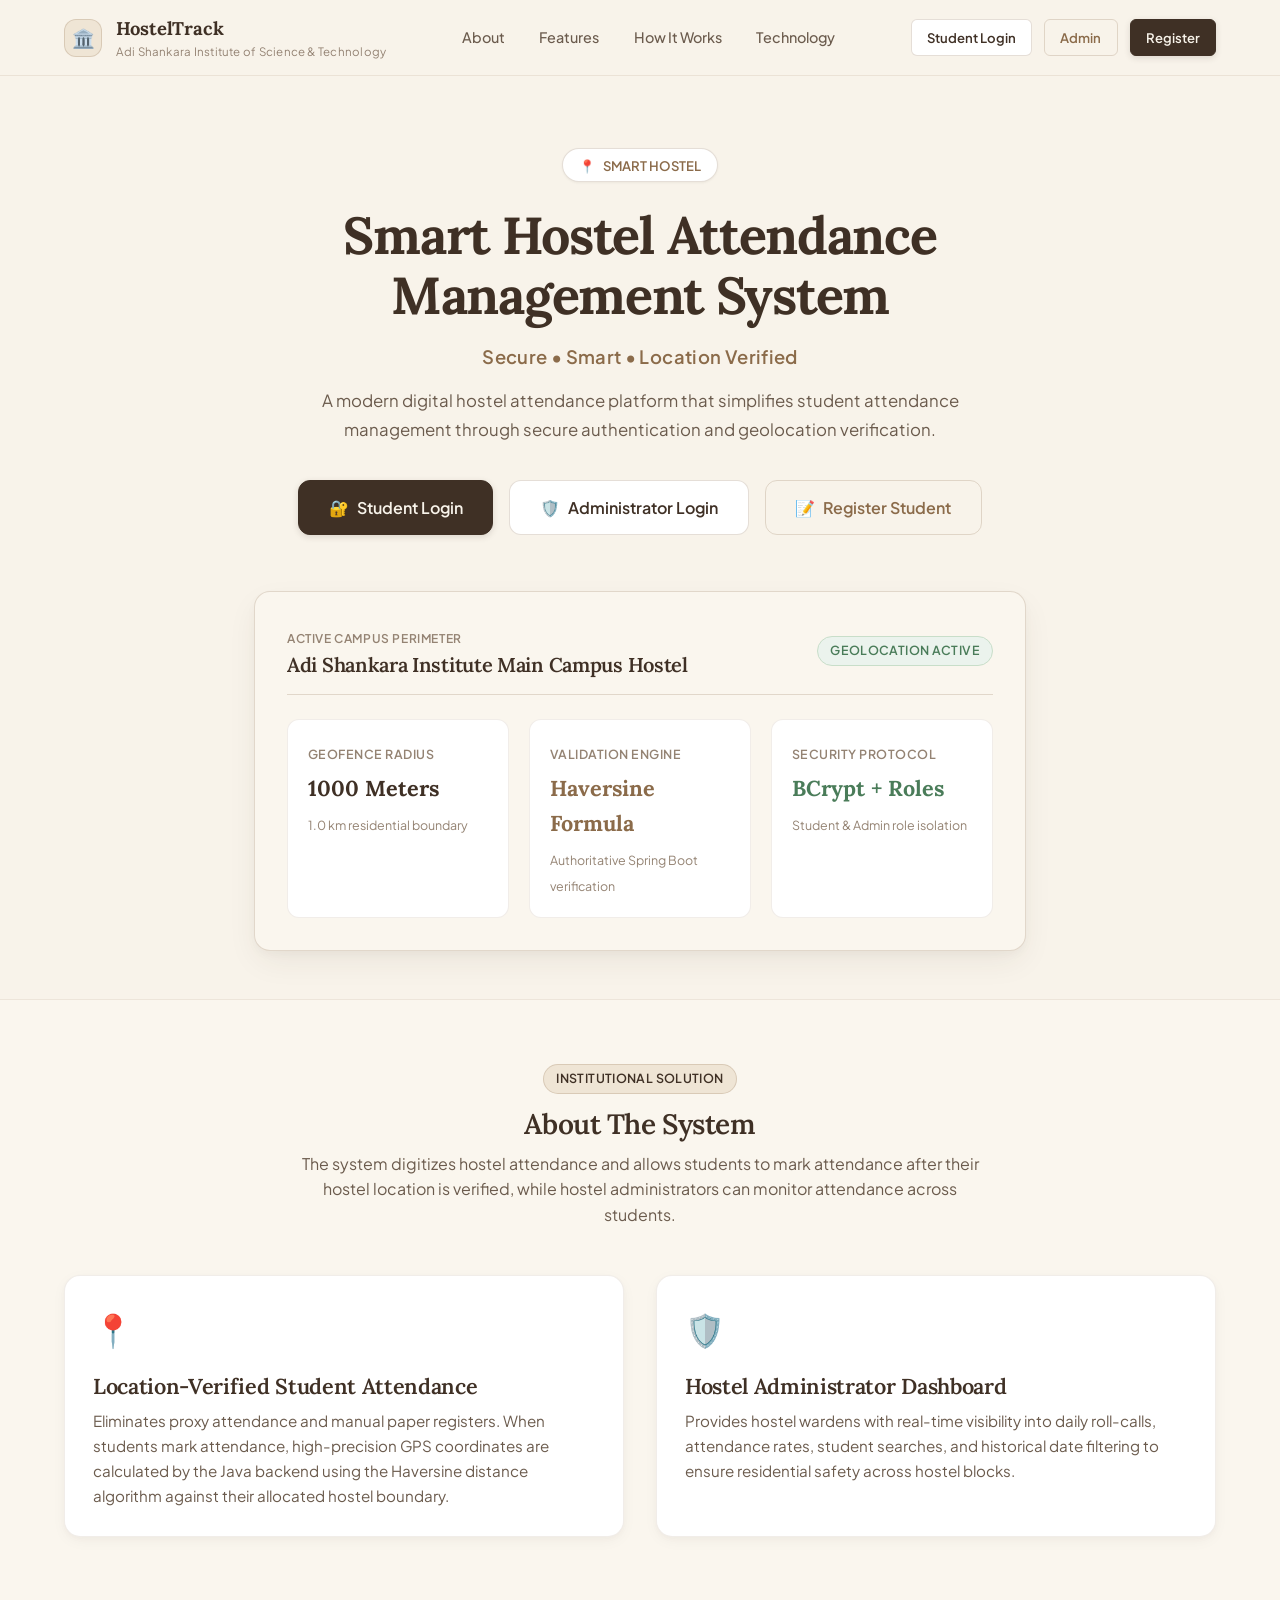
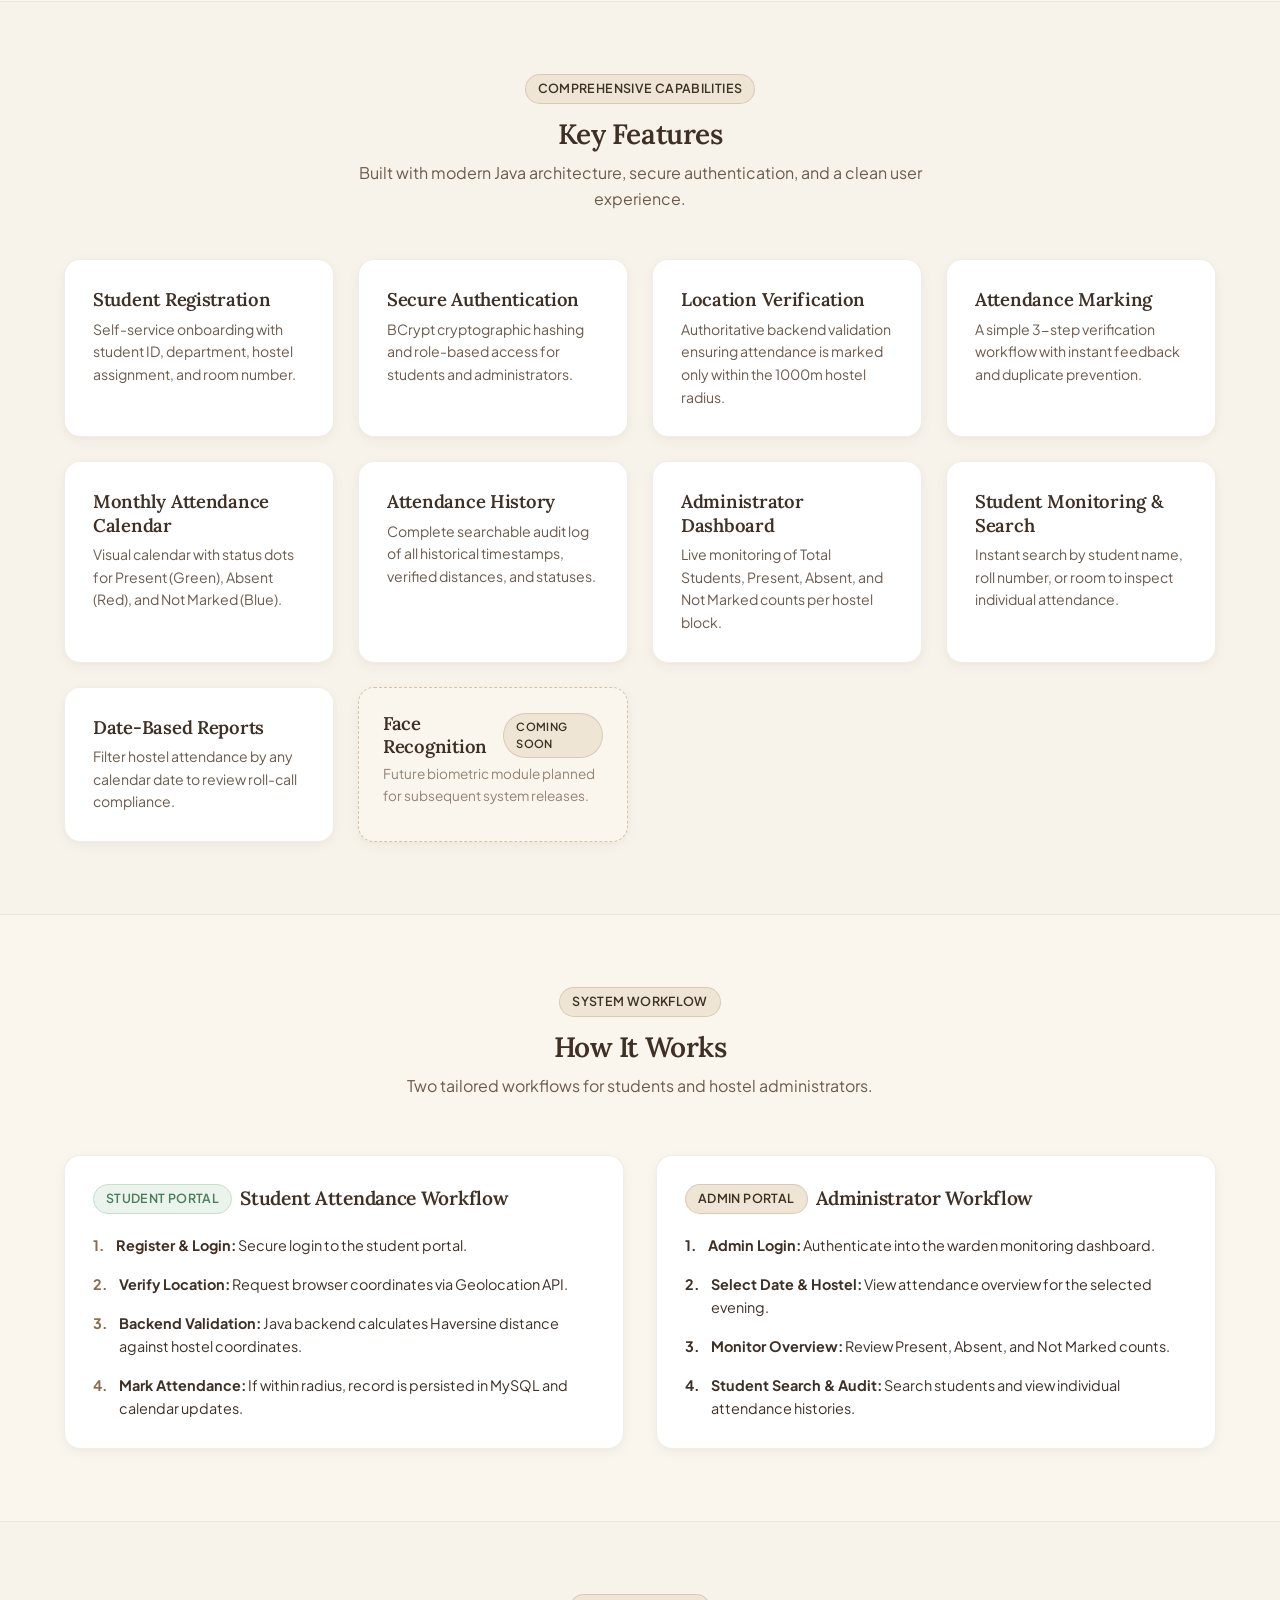
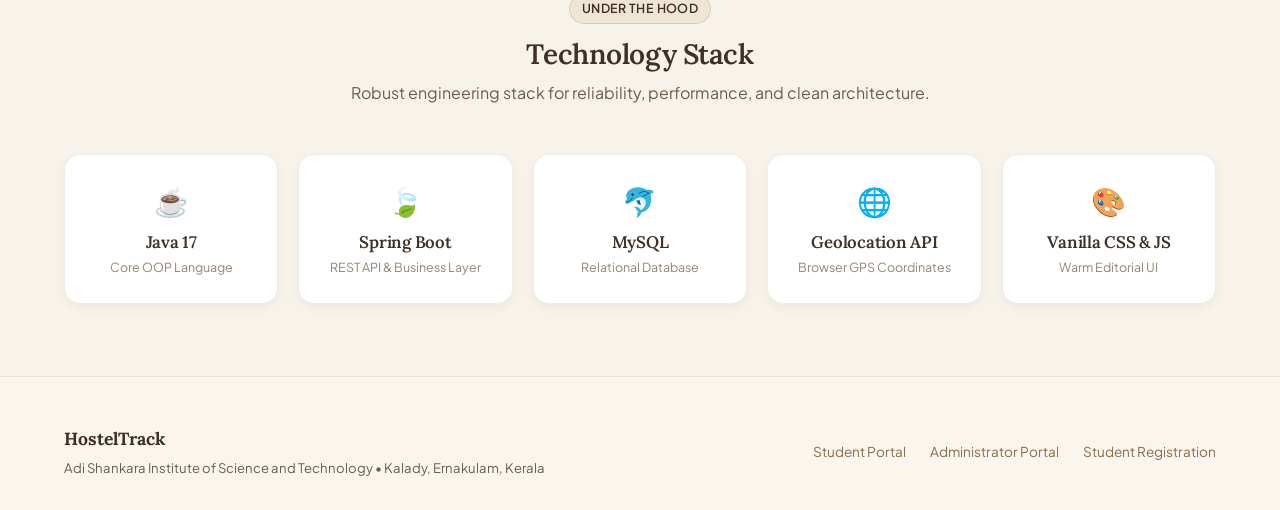
==== frontend/index.html @ 11e36355 "Initial commit: Smart Hostel Attendance System" ====
<!DOCTYPE html>
<html lang="en">
<head>
  <meta charset="UTF-8">
  <meta name="viewport" content="width=device-width, initial-scale=1.0">
  <title>HostelTrack | Smart Hostel Attendance Management System</title>
  <meta name="description" content="A modern digital hostel attendance platform that simplifies student attendance management through secure authentication and geolocation verification.">
  <link rel="stylesheet" href="css/style.css">
</head>
<body>

  <!-- Navigation Bar -->
  <nav class="navbar" id="main-nav">
    <div class="container nav-container">
      <a href="index.html" class="nav-brand">
        <div class="brand-icon">🏛️</div>
        <div class="brand-info">
          <span class="brand-title">HostelTrack</span>
          <span class="brand-subtitle">Adi Shankara Institute of Science & Technology</span>
        </div>
      </a>
      
      <ul class="nav-menu" id="nav-menu-list">
        <li><a href="#about" class="nav-link">About</a></li>
        <li><a href="#features" class="nav-link">Features</a></li>
        <li><a href="#workflow" class="nav-link">How It Works</a></li>
        <li><a href="#technology" class="nav-link">Technology</a></li>
      </ul>

      <div class="nav-actions" id="nav-auth-section">
        <a href="login.html" class="btn btn-sm btn-secondary">Student Login</a>
        <a href="admin-login.html" class="btn btn-sm btn-outline">Admin Login</a>
        <a href="register.html" class="btn btn-sm btn-primary">Register</a>
      </div>

      <button class="mobile-toggle" onclick="toggleMobileNav()" aria-label="Toggle Navigation">☰</button>
    </div>
  </nav>

  <!-- Hero Section -->
  <header class="hero-section">
    <div class="container container-narrow">
      <div class="hero-pill">
        <span>📍</span> SMART HOSTEL
      </div>
      <h1 class="hero-title">
        Smart Hostel Attendance<br>Management System
      </h1>
      <p class="hero-subtitle">
        Secure • Smart • Location Verified
      </p>
      <p class="hero-description">
        A modern digital hostel attendance platform that simplifies student attendance management through secure authentication and geolocation verification.
      </p>

      <div class="hero-buttons">
        <a href="login.html" class="btn btn-primary btn-lg">
          <span>🔐</span> Student Login
        </a>
        <a href="admin-login.html" class="btn btn-secondary btn-lg">
          <span>🛡️</span> Administrator Login
        </a>
        <a href="register.html" class="btn btn-outline btn-lg">
          <span>📝</span> Register Student
        </a>
      </div>

      <!-- Hero Visual Preview Card (Warm Superbook-Style Architecture Preview) -->
      <div style="margin-top: 3.5rem;">
        <div class="card card-warm" style="text-align: left; padding: 2rem; box-shadow: var(--shadow-elevated);">
          <div style="display: flex; justify-content: space-between; align-items: center; border-bottom: 1px solid var(--border-medium); padding-bottom: 1rem; margin-bottom: 1.5rem; flex-wrap: wrap; gap: 0.75rem;">
            <div>
              <span style="font-size: 0.75rem; text-transform: uppercase; letter-spacing: 0.05em; color: var(--text-muted); font-weight: 600;">Active Campus Perimeter</span>
              <h3 style="font-size: 1.25rem; color: var(--color-deep-brown); margin-top: 0.15rem;">Adi Shankara Institute Main Campus Hostel</h3>
            </div>
            <span class="badge badge-present">GEOLOCATION ACTIVE</span>
          </div>

          <div style="display: grid; grid-template-columns: repeat(auto-fit, minmax(210px, 1fr)); gap: 1.25rem;">
            <div style="background: var(--bg-surface); padding: 1.25rem; border-radius: var(--radius-md); border: 1px solid var(--border-light);">
              <span class="stat-label">Geofence Radius</span>
              <div style="font-family: var(--font-serif); font-size: 1.35rem; font-weight: 700; color: var(--color-deep-brown); margin: 0.35rem 0;">1000 Meters</div>
              <span style="font-size: 0.78rem; color: var(--text-muted);">1.0 km residential boundary</span>
            </div>

            <div style="background: var(--bg-surface); padding: 1.25rem; border-radius: var(--radius-md); border: 1px solid var(--border-light);">
              <span class="stat-label">Validation Engine</span>
              <div style="font-family: var(--font-serif); font-size: 1.35rem; font-weight: 700; color: var(--color-warm-brown); margin: 0.35rem 0;">Haversine Formula</div>
              <span style="font-size: 0.78rem; color: var(--text-muted);">Authoritative Spring Boot verification</span>
            </div>

            <div style="background: var(--bg-surface); padding: 1.25rem; border-radius: var(--radius-md); border: 1px solid var(--border-light);">
              <span class="stat-label">Security Protocol</span>
              <div style="font-family: var(--font-serif); font-size: 1.35rem; font-weight: 700; color: var(--status-present); margin: 0.35rem 0;">BCrypt + Roles</div>
              <span style="font-size: 0.78rem; color: var(--text-muted);">Student & Admin role isolation</span>
            </div>
          </div>
        </div>
      </div>
    </div>
  </header>

  <!-- About Section -->
  <section class="section" id="about" style="padding: 4rem 0; background: var(--bg-surface-warm); border-top: 1px solid var(--border-light); border-bottom: 1px solid var(--border-light);">
    <div class="container">
      <div style="text-align: center; max-width: 680px; margin: 0 auto 3rem;">
        <span class="badge badge-neutral" style="margin-bottom: 0.75rem;">Institutional Solution</span>
        <h2>About The System</h2>
        <p style="margin-top: 0.5rem;">
          The system digitizes hostel attendance and allows students to mark attendance after their hostel location is verified, while hostel administrators can monitor attendance across students.
        </p>
      </div>

      <div style="display: grid; grid-template-columns: repeat(auto-fit, minmax(320px, 1fr)); gap: 2rem;">
        <div class="card">
          <div style="font-size: 2rem; margin-bottom: 1rem;">📍</div>
          <h3>Location-Verified Student Attendance</h3>
          <p style="margin-top: 0.5rem; font-size: 0.95rem; line-height: 1.65;">
            Eliminates proxy attendance and manual paper registers. When students mark attendance, high-precision GPS coordinates are calculated by the Java backend using the Haversine distance algorithm against their allocated hostel boundary.
          </p>
        </div>

        <div class="card">
          <div style="font-size: 2rem; margin-bottom: 1rem;">🛡️</div>
          <h3>Hostel Administrator Dashboard</h3>
          <p style="margin-top: 0.5rem; font-size: 0.95rem; line-height: 1.65;">
            Provides hostel wardens with real-time visibility into daily roll-calls, attendance rates, student searches, and historical date filtering to ensure residential safety across hostel blocks.
          </p>
        </div>
      </div>
    </div>
  </section>

  <!-- Key Features Section -->
  <section class="section" id="features" style="padding: 4.5rem 0;">
    <div class="container">
      <div style="text-align: center; max-width: 640px; margin: 0 auto 3rem;">
        <span class="badge badge-neutral" style="margin-bottom: 0.75rem;">Comprehensive Capabilities</span>
        <h2>Key Features</h2>
        <p style="margin-top: 0.5rem;">Built with modern Java architecture, secure authentication, and a clean user experience.</p>
      </div>

      <div style="display: grid; grid-template-columns: repeat(auto-fit, minmax(260px, 1fr)); gap: 1.5rem;">
        <div class="card">
          <h4>Student Registration</h4>
          <p style="font-size: 0.88rem; margin-top: 0.35rem;">Self-service onboarding with student ID, department, hostel assignment, and room number.</p>
        </div>

        <div class="card">
          <h4>Secure Authentication</h4>
          <p style="font-size: 0.88rem; margin-top: 0.35rem;">BCrypt cryptographic hashing and role-based access for students and administrators.</p>
        </div>

        <div class="card">
          <h4>Location Verification</h4>
          <p style="font-size: 0.88rem; margin-top: 0.35rem;">Authoritative backend validation ensuring attendance is marked only within the 1000m hostel radius.</p>
        </div>

        <div class="card">
          <h4>Attendance Marking</h4>
          <p style="font-size: 0.88rem; margin-top: 0.35rem;">A simple 3-step verification workflow with instant feedback and duplicate prevention.</p>
        </div>

        <div class="card">
          <h4>Monthly Attendance Calendar</h4>
          <p style="font-size: 0.88rem; margin-top: 0.35rem;">Visual calendar with status dots for Present (Green), Absent (Red), and Not Marked (Blue).</p>
        </div>

        <div class="card">
          <h4>Attendance History</h4>
          <p style="font-size: 0.88rem; margin-top: 0.35rem;">Complete searchable audit log of all historical timestamps, verified distances, and statuses.</p>
        </div>

        <div class="card">
          <h4>Administrator Dashboard</h4>
          <p style="font-size: 0.88rem; margin-top: 0.35rem;">Live monitoring of Total Students, Present, Absent, and Not Marked counts per hostel block.</p>
        </div>

        <div class="card">
          <h4>Student Monitoring & Search</h4>
          <p style="font-size: 0.88rem; margin-top: 0.35rem;">Instant search by student name, roll number, or room to inspect individual attendance.</p>
        </div>

        <div class="card">
          <h4>Date-Based Reports</h4>
          <p style="font-size: 0.88rem; margin-top: 0.35rem;">Filter hostel attendance by any calendar date to review roll-call compliance.</p>
        </div>

        <div class="card future-card">
          <div style="display: flex; justify-content: space-between; align-items: center; margin-bottom: 0.25rem;">
            <h4>Face Recognition</h4>
            <span class="badge badge-neutral" style="font-size: 0.7rem;">Coming Soon</span>
          </div>
          <p style="font-size: 0.85rem; color: var(--text-muted);">Future biometric module planned for subsequent system releases.</p>
        </div>
      </div>
    </div>
  </section>

  <!-- How It Works Section -->
  <section class="section" id="workflow" style="padding: 4.5rem 0; background: var(--bg-surface-warm); border-top: 1px solid var(--border-light); border-bottom: 1px solid var(--border-light);">
    <div class="container">
      <div style="text-align: center; max-width: 640px; margin: 0 auto 3.5rem;">
        <span class="badge badge-neutral" style="margin-bottom: 0.75rem;">System Workflow</span>
        <h2>How It Works</h2>
        <p style="margin-top: 0.5rem;">Two tailored workflows for students and hostel administrators.</p>
      </div>

      <div style="display: grid; grid-template-columns: repeat(auto-fit, minmax(320px, 1fr)); gap: 2rem;">
        <!-- Student Workflow -->
        <div class="card">
          <div style="display: flex; align-items: center; gap: 0.5rem; margin-bottom: 1.25rem;">
            <span class="badge badge-present">Student Portal</span>
            <h3 style="font-size: 1.2rem;">Student Attendance Workflow</h3>
          </div>
          
          <div style="display: flex; flex-direction: column; gap: 1rem; font-size: 0.9rem;">
            <div style="display: flex; gap: 0.75rem;">
              <span style="font-weight: 700; color: var(--color-warm-brown);">1.</span>
              <div><strong>Register & Login:</strong> Secure login to the student portal.</div>
            </div>
            <div style="display: flex; gap: 0.75rem;">
              <span style="font-weight: 700; color: var(--color-warm-brown);">2.</span>
              <div><strong>Verify Location:</strong> Request browser coordinates via Geolocation API.</div>
            </div>
            <div style="display: flex; gap: 0.75rem;">
              <span style="font-weight: 700; color: var(--color-warm-brown);">3.</span>
              <div><strong>Backend Validation:</strong> Java backend calculates Haversine distance against hostel coordinates.</div>
            </div>
            <div style="display: flex; gap: 0.75rem;">
              <span style="font-weight: 700; color: var(--color-warm-brown);">4.</span>
              <div><strong>Mark Attendance:</strong> If within radius, record is persisted in MySQL and calendar updates.</div>
            </div>
          </div>
        </div>

        <!-- Admin Workflow -->
        <div class="card">
          <div style="display: flex; align-items: center; gap: 0.5rem; margin-bottom: 1.25rem;">
            <span class="badge badge-neutral">Admin Portal</span>
            <h3 style="font-size: 1.2rem;">Administrator Workflow</h3>
          </div>

          <div style="display: flex; flex-direction: column; gap: 1rem; font-size: 0.9rem;">
            <div style="display: flex; gap: 0.75rem;">
              <span style="font-weight: 700; color: var(--color-deep-brown);">1.</span>
              <div><strong>Admin Login:</strong> Authenticate into the warden monitoring dashboard.</div>
            </div>
            <div style="display: flex; gap: 0.75rem;">
              <span style="font-weight: 700; color: var(--color-deep-brown);">2.</span>
              <div><strong>Select Date & Hostel:</strong> View attendance overview for the selected evening.</div>
            </div>
            <div style="display: flex; gap: 0.75rem;">
              <span style="font-weight: 700; color: var(--color-deep-brown);">3.</span>
              <div><strong>Monitor Overview:</strong> Review Present, Absent, and Not Marked counts.</div>
            </div>
            <div style="display: flex; gap: 0.75rem;">
              <span style="font-weight: 700; color: var(--color-deep-brown);">4.</span>
              <div><strong>Student Search & Audit:</strong> Search students and view individual attendance histories.</div>
            </div>
          </div>
        </div>
      </div>
    </div>
  </section>

  <!-- Technology Section -->
  <section class="section" id="technology" style="padding: 4.5rem 0;">
    <div class="container">
      <div style="text-align: center; max-width: 640px; margin: 0 auto 3rem;">
        <span class="badge badge-neutral" style="margin-bottom: 0.75rem;">Under The Hood</span>
        <h2>Technology Stack</h2>
        <p style="margin-top: 0.5rem;">Robust engineering stack for reliability, performance, and clean architecture.</p>
      </div>

      <div style="display: grid; grid-template-columns: repeat(auto-fit, minmax(180px, 1fr)); gap: 1.25rem; text-align: center;">
        <div class="card" style="padding: 1.5rem 1rem;">
          <div style="font-size: 1.75rem; margin-bottom: 0.5rem;">☕</div>
          <h4 style="font-size: 1.05rem;">Java 17</h4>
          <span style="font-size: 0.78rem; color: var(--text-muted);">Core OOP Language</span>
        </div>

        <div class="card" style="padding: 1.5rem 1rem;">
          <div style="font-size: 1.75rem; margin-bottom: 0.5rem;">🍃</div>
          <h4 style="font-size: 1.05rem;">Spring Boot</h4>
          <span style="font-size: 0.78rem; color: var(--text-muted);">REST API & Business Layer</span>
        </div>

        <div class="card" style="padding: 1.5rem 1rem;">
          <div style="font-size: 1.75rem; margin-bottom: 0.5rem;">🐬</div>
          <h4 style="font-size: 1.05rem;">MySQL</h4>
          <span style="font-size: 0.78rem; color: var(--text-muted);">Relational Database</span>
        </div>

        <div class="card" style="padding: 1.5rem 1rem;">
          <div style="font-size: 1.75rem; margin-bottom: 0.5rem;">🌐</div>
          <h4 style="font-size: 1.05rem;">Geolocation API</h4>
          <span style="font-size: 0.78rem; color: var(--text-muted);">Browser GPS Coordinates</span>
        </div>

        <div class="card" style="padding: 1.5rem 1rem;">
          <div style="font-size: 1.75rem; margin-bottom: 0.5rem;">🎨</div>
          <h4 style="font-size: 1.05rem;">Vanilla CSS & JS</h4>
          <span style="font-size: 0.78rem; color: var(--text-muted);">Warm Editorial UI</span>
        </div>
      </div>
    </div>
  </section>

  <!-- Footer -->
  <footer class="footer">
    <div class="container footer-content">
      <div>
        <div style="font-family: var(--font-serif); font-weight: 700; font-size: 1.1rem; color: var(--color-deep-brown);">
          HostelTrack
        </div>
        <p style="font-size: 0.82rem; margin-top: 0.25rem;">
          Adi Shankara Institute of Science and Technology • Kalady, Ernakulam, Kerala
        </p>
      </div>

      <div style="display: flex; gap: 1.5rem; font-size: 0.85rem;">
        <a href="login.html">Student Portal</a>
        <a href="admin-login.html">Administrator Portal</a>
        <a href="register.html">Student Registration</a>
      </div>
    </div>
  </footer>

  <script src="js/config.js"></script>
  <script src="js/auth.js"></script>
  <script>
    document.addEventListener('DOMContentLoaded', () => {
      Auth.initNav();
    });

    function toggleMobileNav() {
      const menu = document.getElementById('nav-menu-list');
      if (menu) menu.classList.toggle('show');
    }
  </script>
</body>
</html>
---- frontend/css/style.css ----
/* ==========================================================================
   SMART HOSTEL ATTENDANCE MANAGEMENT SYSTEM
   Warm, Elegant, Editorial Design System (Superbook-Inspired)
   ========================================================================== */

@import url('https://fonts.googleapis.com/css2?family=Lora:ital,wght@0,400;0,500;0,600;0,700;1,400&family=Plus+Jakarta+Sans:wght@400;500;600;700&family=JetBrains+Mono:wght@400;500&display=swap');

:root {
  /* Core Warm Neutral Palette */
  --color-ivory: #F8F3EA;
  --color-cream: #EFE5D5;
  --color-beige: #E5D7C4;
  --color-sand: #D7C2A8;
  --color-taupe: #B5A18C;
  --color-warm-brown: #8B6B4A;
  --color-deep-brown: #3F3025;
  --color-dark-espresso: #271E17;

  /* Accent & Editorial Muted Colors */
  --color-sage: #A8AD96;
  --color-sage-dark: #4A634E;
  --color-terracotta: #B98268;
  --color-terracotta-dark: #8F4C30;

  /* Surfaces & Backgrounds */
  --bg-app: #F8F3EA;
  --bg-surface: #FFFFFF;
  --bg-surface-warm: #FAF6EE;
  --bg-surface-subtle: #F3EBDD;
  --bg-elevated: #FFFFFF;

  /* Status Colors (Soft, Muted, Academic) */
  --status-present: #4A7C59;
  --status-present-bg: #EBF3ED;
  --status-present-border: #C8DEC9;

  --status-absent: #B9664E;
  --status-absent-bg: #F8ECE8;
  --status-absent-border: #E8C8BE;

  --status-not-marked: #5B7B8C;
  --status-not-marked-bg: #EDF3F7;
  --status-not-marked-border: #C8D9E2;

  --status-future: #8B7A6A;
  --status-future-bg: #F0EAE1;
  --status-future-border: #DCD0C0;

  /* Typography Colors */
  --text-primary: #3F3025;
  --text-secondary: #6B5B4D;
  --text-muted: #948373;
  --text-light: #B5A595;
  --text-inverse: #FAF6EE;

  /* Borders & Shadows */
  --border-light: rgba(139, 107, 74, 0.12);
  --border-medium: rgba(139, 107, 74, 0.22);
  --border-strong: rgba(63, 48, 37, 0.35);

  --shadow-subtle: 0 1px 3px rgba(63, 48, 37, 0.04), 0 1px 2px rgba(63, 48, 37, 0.02);
  --shadow-card: 0 4px 16px -2px rgba(63, 48, 37, 0.05), 0 2px 6px -1px rgba(63, 48, 37, 0.03);
  --shadow-elevated: 0 12px 32px -4px rgba(63, 48, 37, 0.08), 0 4px 12px -2px rgba(63, 48, 37, 0.04);
  --shadow-popover: 0 16px 40px -8px rgba(63, 48, 37, 0.12);

  /* Fonts */
  --font-serif: 'Lora', Georgia, serif;
  --font-sans: 'Plus Jakarta Sans', -apple-system, BlinkMacSystemFont, 'Segoe UI', Roboto, sans-serif;
  --font-mono: 'JetBrains Mono', monospace;

  /* Radii */
  --radius-sm: 6px;
  --radius-md: 12px;
  --radius-lg: 16px;
  --radius-xl: 24px;
  --radius-full: 9999px;

  /* Transitions */
  --transition-fast: 0.15s ease;
  --transition-normal: 0.25s cubic-bezier(0.16, 1, 0.3, 1);
}

/* Global Reset */
*, *::before, *::after {
  box-sizing: border-box;
  margin: 0;
  padding: 0;
}

html {
  font-size: 16px;
  scroll-behavior: smooth;
}

body {
  font-family: var(--font-sans);
  background-color: var(--bg-app);
  color: var(--text-primary);
  line-height: 1.6;
  min-height: 100vh;
  display: flex;
  flex-direction: column;
  -webkit-font-smoothing: antialiased;
}

/* Typography */
h1, h2, h3, h4, h5, h6 {
  font-family: var(--font-serif);
  color: var(--text-primary);
  font-weight: 600;
  line-height: 1.3;
  letter-spacing: -0.015em;
}

h1 { font-size: 2.25rem; }
h2 { font-size: 1.75rem; }
h3 { font-size: 1.35rem; }
h4 { font-size: 1.15rem; }

p {
  color: var(--text-secondary);
}

a {
  color: var(--color-warm-brown);
  text-decoration: none;
  transition: color var(--transition-fast);
}

a:hover {
  color: var(--color-deep-brown);
}

/* Layout Containers */
.container {
  width: 100%;
  max-width: 1200px;
  margin: 0 auto;
  padding: 0 1.5rem;
}

.container-narrow {
  max-width: 820px;
}

.container-wide {
  max-width: 1360px;
}

/* Navigation Bar */
.navbar {
  position: sticky;
  top: 0;
  z-index: 100;
  background: rgba(248, 243, 234, 0.94);
  backdrop-filter: blur(12px);
  border-bottom: 1px solid var(--border-light);
  padding: 0.85rem 0;
}

.nav-container {
  display: flex;
  align-items: center;
  justify-content: space-between;
  gap: 1.5rem;
}

.nav-brand {
  display: flex;
  align-items: center;
  gap: 0.85rem;
  text-decoration: none;
}

.brand-icon {
  width: 38px;
  height: 38px;
  border-radius: var(--radius-md);
  background: var(--color-cream);
  border: 1px solid var(--border-medium);
  display: flex;
  align-items: center;
  justify-content: center;
  font-size: 1.15rem;
  color: var(--color-warm-brown);
}

.brand-info {
  display: flex;
  flex-direction: column;
}

.brand-title {
  font-family: var(--font-serif);
  font-size: 1.15rem;
  font-weight: 700;
  color: var(--color-deep-brown);
  letter-spacing: -0.01em;
}

.brand-subtitle {
  font-size: 0.72rem;
  color: var(--text-muted);
  letter-spacing: 0.02em;
}

.nav-menu {
  display: flex;
  list-style: none;
  align-items: center;
  gap: 1.75rem;
}

.nav-link {
  font-size: 0.9rem;
  font-weight: 500;
  color: var(--text-secondary);
  padding: 0.4rem 0.2rem;
  position: relative;
}

.nav-link:hover, .nav-link.active {
  color: var(--color-deep-brown);
}

.nav-link.active::after {
  content: '';
  position: absolute;
  bottom: -4px;
  left: 0;
  width: 100%;
  height: 2px;
  background: var(--color-warm-brown);
  border-radius: var(--radius-full);
}

.nav-actions {
  display: flex;
  align-items: center;
  gap: 0.75rem;
}

/* Mobile Nav Toggle */
.mobile-toggle {
  display: none;
  background: none;
  border: 1px solid var(--border-medium);
  border-radius: var(--radius-sm);
  padding: 0.45rem 0.65rem;
  font-size: 1.25rem;
  color: var(--color-deep-brown);
  cursor: pointer;
}

/* Buttons */
.btn {
  display: inline-flex;
  align-items: center;
  justify-content: center;
  gap: 0.5rem;
  font-family: var(--font-sans);
  font-size: 0.9rem;
  font-weight: 600;
  padding: 0.65rem 1.35rem;
  border-radius: var(--radius-md);
  border: 1px solid transparent;
  cursor: pointer;
  transition: all var(--transition-fast);
  text-decoration: none;
  white-space: nowrap;
}

.btn-primary {
  background: var(--color-deep-brown);
  color: var(--color-ivory);
  border-color: var(--color-deep-brown);
  box-shadow: 0 2px 6px rgba(63, 48, 37, 0.15);
}

.btn-primary:hover {
  background: var(--color-dark-espresso);
  border-color: var(--color-dark-espresso);
  color: #FFF;
  transform: translateY(-1px);
  box-shadow: 0 4px 10px rgba(63, 48, 37, 0.2);
}

.btn-secondary {
  background: var(--bg-surface);
  color: var(--color-deep-brown);
  border-color: var(--border-medium);
}

.btn-secondary:hover {
  background: var(--color-cream);
  border-color: var(--color-sand);
  color: var(--color-dark-espresso);
}

.btn-outline {
  background: transparent;
  color: var(--color-warm-brown);
  border-color: var(--border-medium);
}

.btn-outline:hover {
  background: var(--color-cream);
  color: var(--color-deep-brown);
}

.btn-sm {
  padding: 0.45rem 0.95rem;
  font-size: 0.82rem;
  border-radius: var(--radius-sm);
}

.btn-lg {
  padding: 0.85rem 1.85rem;
  font-size: 1rem;
  border-radius: var(--radius-md);
}

.btn-block {
  width: 100%;
}

.btn-terracotta {
  background: var(--color-terracotta);
  color: #FFF;
  border-color: var(--color-terracotta);
}

.btn-terracotta:hover {
  background: var(--color-terracotta-dark);
}

/* Cards & Containers */
.card {
  background: var(--bg-surface);
  border: 1px solid var(--border-light);
  border-radius: var(--radius-lg);
  padding: 1.75rem;
  box-shadow: var(--shadow-card);
  transition: box-shadow var(--transition-normal), border-color var(--transition-normal);
}

.card:hover {
  border-color: var(--border-medium);
}

.card-warm {
  background: var(--bg-surface-warm);
  border-color: var(--border-medium);
}

.card-header {
  display: flex;
  align-items: center;
  justify-content: space-between;
  margin-bottom: 1.25rem;
  padding-bottom: 0.85rem;
  border-bottom: 1px solid var(--border-light);
}

.card-title {
  font-family: var(--font-serif);
  font-size: 1.25rem;
  color: var(--color-deep-brown);
}

/* Status Badges */
.badge {
  display: inline-flex;
  align-items: center;
  gap: 0.35rem;
  padding: 0.25rem 0.75rem;
  border-radius: var(--radius-full);
  font-size: 0.78rem;
  font-weight: 600;
  text-transform: uppercase;
  letter-spacing: 0.03em;
}

.badge-present {
  background: var(--status-present-bg);
  color: var(--status-present);
  border: 1px solid var(--status-present-border);
}

.badge-absent {
  background: var(--status-absent-bg);
  color: var(--status-absent);
  border: 1px solid var(--status-absent-border);
}

.badge-not-marked {
  background: var(--status-not-marked-bg);
  color: var(--status-not-marked);
  border: 1px solid var(--status-not-marked-border);
}

.badge-future {
  background: var(--status-future-bg);
  color: var(--status-future);
  border: 1px solid var(--status-future-border);
}

.badge-verified {
  background: var(--status-present-bg);
  color: var(--status-present);
  border: 1px solid var(--status-present-border);
}

.badge-neutral {
  background: var(--color-cream);
  color: var(--color-deep-brown);
  border: 1px solid var(--border-medium);
}

/* Status Dots */
.status-dot {
  width: 7px;
  height: 7px;
  border-radius: 50%;
  display: inline-block;
  margin: 0 auto;
}

.status-dot.dot-present {
  background-color: var(--status-present);
}

.status-dot.dot-absent {
  background-color: var(--status-absent);
}

.status-dot.dot-not-marked {
  background-color: var(--status-not-marked);
}

/* Monthly Attendance Calendar Component */
.calendar-card {
  background: var(--bg-surface);
  border: 1px solid var(--border-light);
  border-radius: var(--radius-lg);
  padding: 1.75rem;
  box-shadow: var(--shadow-card);
}

.calendar-header {
  display: flex;
  align-items: center;
  justify-content: space-between;
  margin-bottom: 1.5rem;
}

.calendar-title-group {
  display: flex;
  align-items: center;
  gap: 0.75rem;
}

.calendar-month-heading {
  font-family: var(--font-serif);
  font-size: 1.45rem;
  font-weight: 700;
  color: var(--color-deep-brown);
}

.calendar-nav-btn {
  background: var(--bg-surface-warm);
  border: 1px solid var(--border-medium);
  border-radius: var(--radius-sm);
  padding: 0.4rem 0.75rem;
  font-size: 0.85rem;
  color: var(--color-deep-brown);
  cursor: pointer;
  transition: all var(--transition-fast);
  display: inline-flex;
  align-items: center;
  gap: 0.35rem;
}

.calendar-nav-btn:hover {
  background: var(--color-cream);
  border-color: var(--color-sand);
}

.calendar-grid {
  display: grid;
  grid-template-columns: repeat(7, 1fr);
  gap: 0.5rem;
}

.calendar-day-header {
  font-size: 0.78rem;
  font-weight: 600;
  text-transform: uppercase;
  color: var(--text-muted);
  text-align: center;
  padding: 0.5rem 0;
  letter-spacing: 0.05em;
}

.calendar-cell {
  aspect-ratio: 1;
  min-height: 52px;
  background: var(--bg-surface-warm);
  border: 1px solid transparent;
  border-radius: var(--radius-md);
  padding: 0.45rem 0.35rem;
  display: flex;
  flex-direction: column;
  align-items: center;
  justify-content: space-between;
  cursor: pointer;
  transition: all var(--transition-fast);
  position: relative;
}

.calendar-cell:hover {
  background: var(--color-cream);
  border-color: var(--border-medium);
  transform: translateY(-1px);
}

.calendar-cell.cell-today {
  border: 1.5px solid var(--color-warm-brown);
  background: #FFFDF9;
  font-weight: 700;
}

.calendar-cell.cell-selected {
  border-color: var(--color-deep-brown);
  box-shadow: 0 0 0 1px var(--color-deep-brown);
}

.calendar-cell.cell-empty {
  background: transparent;
  cursor: default;
  border: none;
}

.calendar-cell.cell-future {
  opacity: 0.55;
}

.calendar-date-number {
  font-size: 0.92rem;
  font-weight: 500;
  color: var(--text-primary);
}

.calendar-dot-container {
  height: 8px;
  display: flex;
  align-items: center;
  justify-content: center;
}

/* Calendar Legend */
.calendar-legend {
  display: flex;
  align-items: center;
  justify-content: center;
  gap: 1.75rem;
  margin-top: 1.5rem;
  padding-top: 1rem;
  border-top: 1px solid var(--border-light);
  flex-wrap: wrap;
}

.legend-item {
  display: flex;
  align-items: center;
  gap: 0.5rem;
  font-size: 0.82rem;
  color: var(--text-secondary);
}

/* Detail Popover / Modal for Clicked Date */
.date-detail-popover {
  background: var(--bg-surface);
  border: 1px solid var(--border-medium);
  border-radius: var(--radius-md);
  padding: 1.25rem;
  box-shadow: var(--shadow-popover);
  margin-top: 1rem;
}

/* Stat Widgets & Summary Cards */
.stats-grid {
  display: grid;
  grid-template-columns: repeat(auto-fit, minmax(200px, 1fr));
  gap: 1.25rem;
}

.stat-box {
  background: var(--bg-surface);
  border: 1px solid var(--border-light);
  border-radius: var(--radius-md);
  padding: 1.25rem;
  display: flex;
  flex-direction: column;
  gap: 0.35rem;
}

.stat-label {
  font-size: 0.78rem;
  font-weight: 600;
  color: var(--text-muted);
  text-transform: uppercase;
  letter-spacing: 0.04em;
}

.stat-value {
  font-family: var(--font-serif);
  font-size: 1.85rem;
  font-weight: 700;
  color: var(--color-deep-brown);
  line-height: 1.1;
}

.stat-hint {
  font-size: 0.78rem;
  color: var(--text-secondary);
}

/* Tables */
.table-container {
  width: 100%;
  overflow-x: auto;
  border-radius: var(--radius-md);
  border: 1px solid var(--border-light);
  background: var(--bg-surface);
}

.data-table {
  width: 100%;
  border-collapse: collapse;
  text-align: left;
  font-size: 0.88rem;
}

.data-table th {
  background: var(--bg-surface-warm);
  color: var(--text-secondary);
  font-weight: 600;
  font-size: 0.78rem;
  text-transform: uppercase;
  letter-spacing: 0.04em;
  padding: 0.9rem 1.1rem;
  border-bottom: 1px solid var(--border-light);
  white-space: nowrap;
}

.data-table td {
  padding: 0.9rem 1.1rem;
  border-bottom: 1px solid var(--border-light);
  color: var(--text-primary);
  vertical-align: middle;
}

.data-table tr:last-child td {
  border-bottom: none;
}

.data-table tbody tr:hover {
  background: var(--bg-surface-warm);
}

/* Forms */
.form-group {
  margin-bottom: 1.25rem;
  display: flex;
  flex-direction: column;
  gap: 0.4rem;
}

.form-label {
  font-size: 0.85rem;
  font-weight: 600;
  color: var(--color-deep-brown);
}

.form-control {
  font-family: var(--font-sans);
  font-size: 0.92rem;
  padding: 0.7rem 0.95rem;
  border-radius: var(--radius-md);
  border: 1px solid var(--border-medium);
  background: var(--bg-surface);
  color: var(--text-primary);
  outline: none;
  transition: all var(--transition-fast);
}

.form-control:focus {
  border-color: var(--color-warm-brown);
  box-shadow: 0 0 0 3px rgba(139, 107, 74, 0.15);
}

.form-hint {
  font-size: 0.78rem;
  color: var(--text-muted);
}

/* Step Wizard for Attendance */
.step-card {
  background: var(--bg-surface);
  border: 1px solid var(--border-light);
  border-radius: var(--radius-lg);
  padding: 1.75rem;
  margin-bottom: 1.5rem;
}

.step-indicator {
  display: inline-flex;
  align-items: center;
  gap: 0.5rem;
  font-size: 0.8rem;
  font-weight: 700;
  color: var(--color-warm-brown);
  text-transform: uppercase;
  letter-spacing: 0.05em;
  margin-bottom: 0.5rem;
}

/* Hero Section */
.hero-section {
  padding: 4.5rem 0 3rem;
  text-align: center;
}

.hero-pill {
  display: inline-flex;
  align-items: center;
  gap: 0.5rem;
  background: var(--bg-surface);
  border: 1px solid var(--border-medium);
  padding: 0.35rem 1rem;
  border-radius: var(--radius-full);
  font-size: 0.82rem;
  font-weight: 600;
  color: var(--color-warm-brown);
  margin-bottom: 1.5rem;
  box-shadow: var(--shadow-subtle);
}

.hero-title {
  font-family: var(--font-serif);
  font-size: 3.25rem;
  font-weight: 700;
  color: var(--color-deep-brown);
  letter-spacing: -0.025em;
  margin-bottom: 1rem;
  line-height: 1.15;
}

.hero-subtitle {
  font-size: 1.15rem;
  font-weight: 600;
  color: var(--color-warm-brown);
  letter-spacing: 0.02em;
  margin-bottom: 1rem;
}

.hero-description {
  max-width: 680px;
  margin: 0 auto 2.25rem;
  font-size: 1.05rem;
  color: var(--text-secondary);
  line-height: 1.7;
}

.hero-buttons {
  display: flex;
  align-items: center;
  justify-content: center;
  gap: 1rem;
  flex-wrap: wrap;
}

/* Toast Notifications */
#toast-container {
  position: fixed;
  bottom: 2rem;
  right: 2rem;
  z-index: 9999;
  display: flex;
  flex-direction: column;
  gap: 0.75rem;
  max-width: 400px;
}

.toast {
  background: var(--color-deep-brown);
  color: var(--color-ivory);
  padding: 0.9rem 1.25rem;
  border-radius: var(--radius-md);
  box-shadow: var(--shadow-popover);
  display: flex;
  align-items: center;
  gap: 0.85rem;
  font-size: 0.88rem;
  animation: slideIn 0.3s cubic-bezier(0.16, 1, 0.3, 1);
}

.toast-success {
  border-left: 4px solid var(--status-present);
}

.toast-error {
  border-left: 4px solid var(--status-absent);
}

.toast-warning {
  border-left: 4px solid var(--color-terracotta);
}

.toast-info {
  border-left: 4px solid var(--color-warm-brown);
}

@keyframes slideIn {
  from {
    opacity: 0;
    transform: translateY(16px);
  }
  to {
    opacity: 1;
    transform: translateY(0);
  }
}

/* Footer */
.footer {
  margin-top: auto;
  background: var(--bg-surface-warm);
  border-top: 1px solid var(--border-light);
  padding: 3rem 0 2rem;
  font-size: 0.88rem;
}

.footer-content {
  display: flex;
  justify-content: space-between;
  align-items: center;
  flex-wrap: wrap;
  gap: 1.5rem;
}

/* Future Module Card Banner */
.future-card {
  background: #FAF6EE;
  border: 1px dashed var(--color-sand);
  border-radius: var(--radius-lg);
  padding: 1.5rem;
  position: relative;
}

/* Responsive Media Queries */
@media (max-width: 1024px) {
  .hero-title {
    font-size: 2.75rem;
  }
}

@media (max-width: 768px) {
  .hero-title {
    font-size: 2.15rem;
  }
  
  .nav-menu {
    display: none;
    position: absolute;
    top: 100%;
    left: 0;
    width: 100%;
    background: var(--bg-app);
    flex-direction: column;
    padding: 1.5rem;
    border-bottom: 1px solid var(--border-medium);
    box-shadow: var(--shadow-card);
  }

  .nav-menu.show {
    display: flex;
  }

  .mobile-toggle {
    display: block;
  }

  .calendar-grid {
    gap: 0.25rem;
  }

  .calendar-cell {
    min-height: 44px;
    padding: 0.3rem 0.2rem;
  }

  .calendar-date-number {
    font-size: 0.82rem;
  }

  .hero-buttons {
    flex-direction: column;
    width: 100%;
  }

  .hero-buttons .btn {
    width: 100%;
  }
}

@media (max-width: 390px) {
  .calendar-day-header {
    font-size: 0.7rem;
  }

  .calendar-cell {
    min-height: 38px;
  }

  .stat-value {
    font-size: 1.5rem;
  }
}
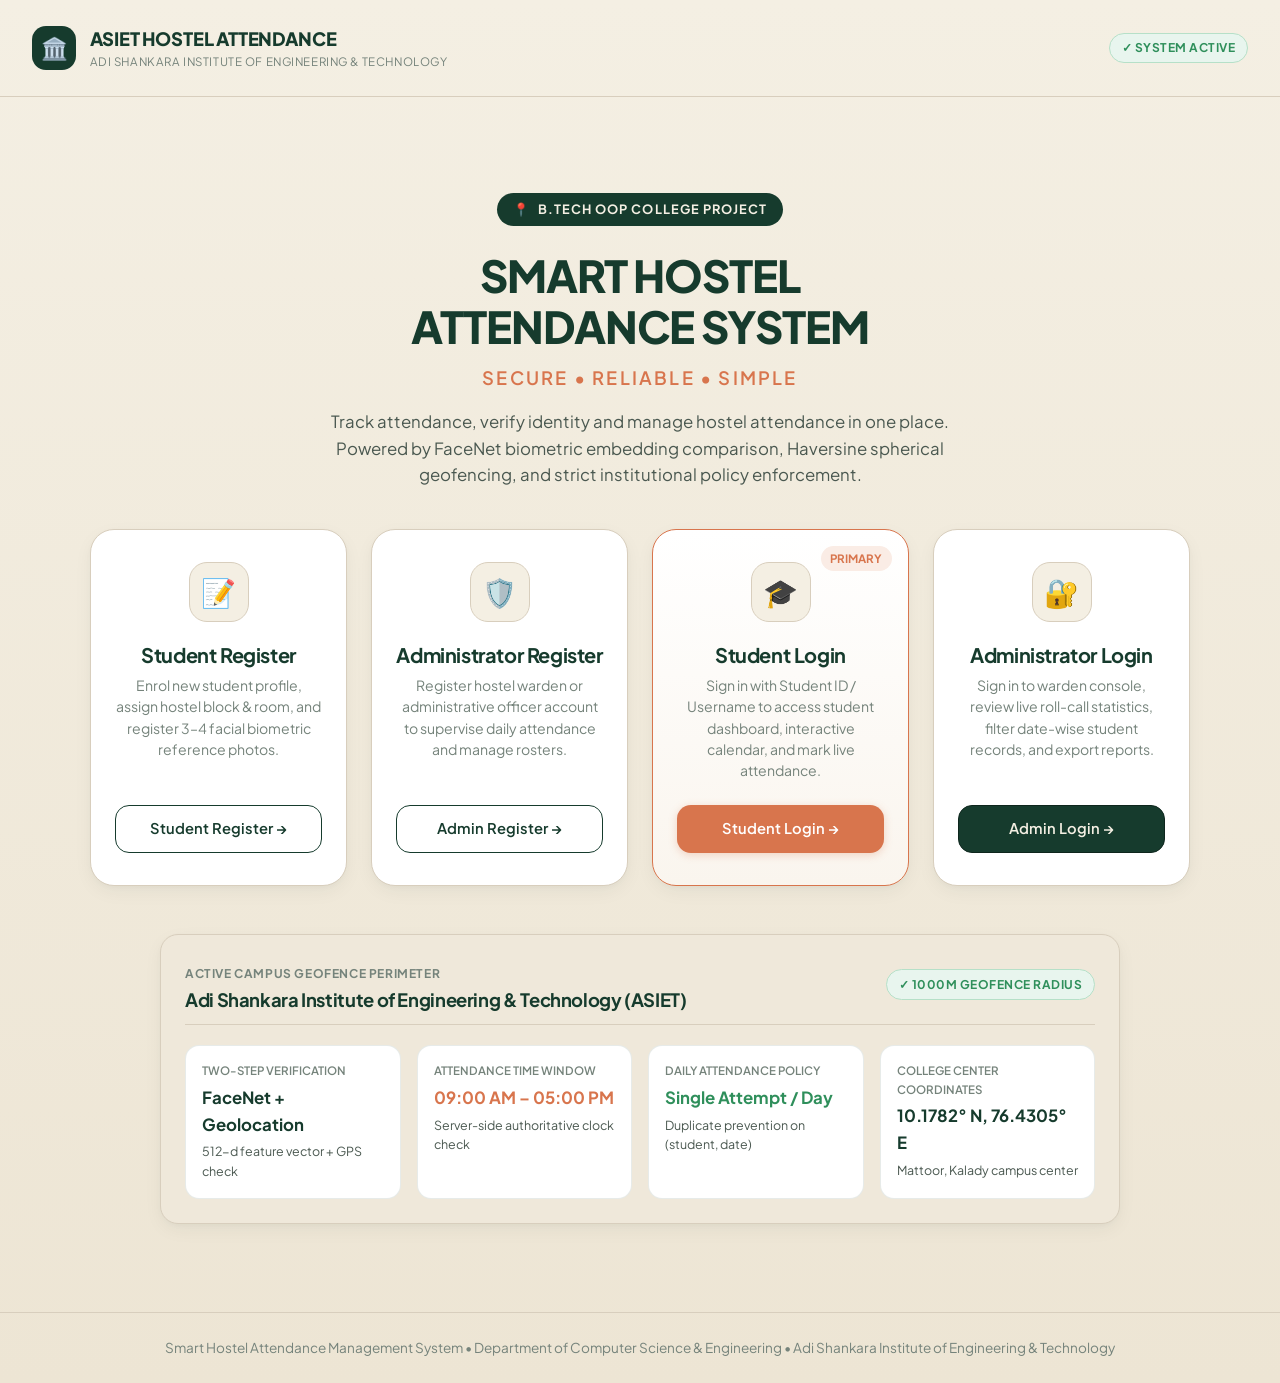
==== commit 02d6cd47: "Complete Smart Hostel Attendance Management System - Full-Stack OOP Build Features: - Java Spring Bo" ====
--- a/frontend/index.html
+++ b/frontend/index.html
@@ -3,341 +3,141 @@
 <head>
   <meta charset="UTF-8">
   <meta name="viewport" content="width=device-width, initial-scale=1.0">
-  <title>HostelTrack | Smart Hostel Attendance Management System</title>
-  <meta name="description" content="A modern digital hostel attendance platform that simplifies student attendance management through secure authentication and geolocation verification.">
+  <title>Smart Hostel Attendance Management System | ASIET</title>
   <link rel="stylesheet" href="css/style.css">
 </head>
-<body>
+<body style="background: linear-gradient(180deg, #F4EFE3 0%, #EDE5D4 100%);">
 
-  <!-- Navigation Bar -->
-  <nav class="navbar" id="main-nav">
-    <div class="container nav-container">
-      <a href="index.html" class="nav-brand">
-        <div class="brand-icon">🏛️</div>
-        <div class="brand-info">
-          <span class="brand-title">HostelTrack</span>
-          <span class="brand-subtitle">Adi Shankara Institute of Science & Technology</span>
+  <!-- Minimal Brand Header -->
+  <header style="padding: 1.5rem 2rem; display: flex; justify-content: space-between; align-items: center; border-bottom: 1px solid var(--color-beige-border);">
+    <div style="display: flex; align-items: center; gap: 0.85rem;">
+      <div style="width: 44px; height: 44px; background: var(--color-forest-green); border-radius: var(--radius-md); display: flex; align-items: center; justify-content: center; font-size: 1.35rem; color: var(--color-warm-cream);">
+        🏛️
+      </div>
+      <div>
+        <div style="font-weight: 800; font-size: 1.15rem; color: var(--color-forest-green); letter-spacing: -0.01em;">ASIET HOSTEL ATTENDANCE</div>
+        <div style="font-size: 0.72rem; color: var(--text-muted); text-transform: uppercase; letter-spacing: 0.05em;">Adi Shankara Institute of Engineering & Technology</div>
+      </div>
+    </div>
+    <div>
+      <span class="badge badge-present">✓ SYSTEM ACTIVE</span>
+    </div>
+  </header>
+
+  <!-- Hero Section -->
+  <main class="container" style="flex: 1; display: flex; flex-direction: column; justify-content: center; padding-top: 2.5rem; padding-bottom: 3.5rem;">
+    <div class="landing-hero">
+      <div class="landing-badge">
+        <span>📍</span> B.TECH OOP COLLEGE PROJECT
+      </div>
+      
+      <h1 class="landing-title">
+        SMART HOSTEL<br>ATTENDANCE SYSTEM
+      </h1>
+      
+      <p class="landing-subtitle">
+        Secure • Reliable • Simple
+      </p>
+      
+      <p class="landing-desc">
+        Track attendance, verify identity and manage hostel attendance in one place. Powered by FaceNet biometric embedding comparison, Haversine spherical geofencing, and strict institutional policy enforcement.
+      </p>
+
+      <!-- The 4 Major Options Required by User -->
+      <div class="landing-options-grid">
+        <!-- 1. Student Register -->
+        <div class="landing-option-card">
+          <div>
+            <div class="option-icon" style="color: var(--color-forest-green);">📝</div>
+            <h3 class="option-title">Student Register</h3>
+            <p class="option-desc">Enrol new student profile, assign hostel block & room, and register 3–4 facial biometric reference photos.</p>
+          </div>
+          <a href="register.html" class="btn btn-outline btn-block">
+            Student Register →
+          </a>
         </div>
-      </a>
-      
-      <ul class="nav-menu" id="nav-menu-list">
-        <li><a href="#about" class="nav-link">About</a></li>
-        <li><a href="#features" class="nav-link">Features</a></li>
-        <li><a href="#workflow" class="nav-link">How It Works</a></li>
-        <li><a href="#technology" class="nav-link">Technology</a></li>
-      </ul>
 
-      <div class="nav-actions" id="nav-auth-section">
-        <a href="login.html" class="btn btn-sm btn-secondary">Student Login</a>
-        <a href="admin-login.html" class="btn btn-sm btn-outline">Admin Login</a>
-        <a href="register.html" class="btn btn-sm btn-primary">Register</a>
+        <!-- 2. Administrator Register -->
+        <div class="landing-option-card">
+          <div>
+            <div class="option-icon" style="color: var(--color-orange-accent);">🛡️</div>
+            <h3 class="option-title">Administrator Register</h3>
+            <p class="option-desc">Register hostel warden or administrative officer account to supervise daily attendance and manage rosters.</p>
+          </div>
+          <a href="admin-register.html" class="btn btn-outline btn-block">
+            Admin Register →
+          </a>
+        </div>
+
+        <!-- 3. Student Login -->
+        <div class="landing-option-card highlight">
+          <span class="card-badge" style="background: var(--color-orange-subtle); color: var(--color-orange-accent);">PRIMARY</span>
+          <div>
+            <div class="option-icon" style="color: var(--color-orange-accent);">🎓</div>
+            <h3 class="option-title">Student Login</h3>
+            <p class="option-desc">Sign in with Student ID / Username to access student dashboard, interactive calendar, and mark live attendance.</p>
+          </div>
+          <a href="login.html" class="btn btn-primary btn-block">
+            Student Login →
+          </a>
+        </div>
+
+        <!-- 4. Administrator Login -->
+        <div class="landing-option-card">
+          <div>
+            <div class="option-icon" style="color: var(--color-forest-green);">🔐</div>
+            <h3 class="option-title">Administrator Login</h3>
+            <p class="option-desc">Sign in to warden console, review live roll-call statistics, filter date-wise student records, and export reports.</p>
+          </div>
+          <a href="admin-login.html" class="btn btn-forest btn-block">
+            Admin Login →
+          </a>
+        </div>
       </div>
 
-      <button class="mobile-toggle" onclick="toggleMobileNav()" aria-label="Toggle Navigation">☰</button>
-    </div>
-  </nav>
+      <!-- Campus Architecture Feature Overview (Warm Cream Card) -->
+      <div class="card card-warm" style="max-width: 960px; margin: 0 auto; text-align: left; border-color: var(--color-beige-border);">
+        <div style="display: flex; justify-content: space-between; align-items: center; border-bottom: 1px solid var(--color-beige-border); padding-bottom: 0.85rem; margin-bottom: 1.25rem; flex-wrap: wrap; gap: 0.75rem;">
+          <div>
+            <span style="font-size: 0.75rem; text-transform: uppercase; font-weight: 700; color: var(--text-muted); letter-spacing: 0.05em;">Active Campus Geofence Perimeter</span>
+            <h4 style="font-size: 1.15rem; color: var(--color-forest-green); margin-top: 0.2rem;">Adi Shankara Institute of Engineering & Technology (ASIET)</h4>
+          </div>
+          <span class="badge badge-present">✓ 1000m GEOFENCE RADIUS</span>
+        </div>
 
-  <!-- Hero Section -->
-  <header class="hero-section">
-    <div class="container container-narrow">
-      <div class="hero-pill">
-        <span>📍</span> SMART HOSTEL
-      </div>
-      <h1 class="hero-title">
-        Smart Hostel Attendance<br>Management System
-      </h1>
-      <p class="hero-subtitle">
-        Secure • Smart • Location Verified
-      </p>
-      <p class="hero-description">
-        A modern digital hostel attendance platform that simplifies student attendance management through secure authentication and geolocation verification.
-      </p>
-
-      <div class="hero-buttons">
-        <a href="login.html" class="btn btn-primary btn-lg">
-          <span>🔐</span> Student Login
-        </a>
-        <a href="admin-login.html" class="btn btn-secondary btn-lg">
-          <span>🛡️</span> Administrator Login
-        </a>
-        <a href="register.html" class="btn btn-outline btn-lg">
-          <span>📝</span> Register Student
-        </a>
-      </div>
-
-      <!-- Hero Visual Preview Card (Warm Superbook-Style Architecture Preview) -->
-      <div style="margin-top: 3.5rem;">
-        <div class="card card-warm" style="text-align: left; padding: 2rem; box-shadow: var(--shadow-elevated);">
-          <div style="display: flex; justify-content: space-between; align-items: center; border-bottom: 1px solid var(--border-medium); padding-bottom: 1rem; margin-bottom: 1.5rem; flex-wrap: wrap; gap: 0.75rem;">
-            <div>
-              <span style="font-size: 0.75rem; text-transform: uppercase; letter-spacing: 0.05em; color: var(--text-muted); font-weight: 600;">Active Campus Perimeter</span>
-              <h3 style="font-size: 1.25rem; color: var(--color-deep-brown); margin-top: 0.15rem;">Adi Shankara Institute Main Campus Hostel</h3>
-            </div>
-            <span class="badge badge-present">GEOLOCATION ACTIVE</span>
+        <div style="display: grid; grid-template-columns: repeat(auto-fit, minmax(200px, 1fr)); gap: 1rem;">
+          <div style="background: var(--bg-surface-card); padding: 1rem; border-radius: var(--radius-md); border: 1px solid var(--border-light);">
+            <div style="font-size: 0.72rem; color: var(--text-muted); font-weight: 600; text-transform: uppercase;">Two-Step Verification</div>
+            <div style="font-weight: 700; font-size: 1.05rem; color: var(--color-forest-green); margin: 0.25rem 0;">FaceNet + Geolocation</div>
+            <div style="font-size: 0.78rem; color: var(--text-secondary);">512-d feature vector + GPS check</div>
           </div>
 
-          <div style="display: grid; grid-template-columns: repeat(auto-fit, minmax(210px, 1fr)); gap: 1.25rem;">
-            <div style="background: var(--bg-surface); padding: 1.25rem; border-radius: var(--radius-md); border: 1px solid var(--border-light);">
-              <span class="stat-label">Geofence Radius</span>
-              <div style="font-family: var(--font-serif); font-size: 1.35rem; font-weight: 700; color: var(--color-deep-brown); margin: 0.35rem 0;">1000 Meters</div>
-              <span style="font-size: 0.78rem; color: var(--text-muted);">1.0 km residential boundary</span>
-            </div>
+          <div style="background: var(--bg-surface-card); padding: 1rem; border-radius: var(--radius-md); border: 1px solid var(--border-light);">
+            <div style="font-size: 0.72rem; color: var(--text-muted); font-weight: 600; text-transform: uppercase;">Attendance Time Window</div>
+            <div style="font-weight: 700; font-size: 1.05rem; color: var(--color-orange-accent); margin: 0.25rem 0;">09:00 AM – 05:00 PM</div>
+            <div style="font-size: 0.78rem; color: var(--text-secondary);">Server-side authoritative clock check</div>
+          </div>
 
-            <div style="background: var(--bg-surface); padding: 1.25rem; border-radius: var(--radius-md); border: 1px solid var(--border-light);">
-              <span class="stat-label">Validation Engine</span>
-              <div style="font-family: var(--font-serif); font-size: 1.35rem; font-weight: 700; color: var(--color-warm-brown); margin: 0.35rem 0;">Haversine Formula</div>
-              <span style="font-size: 0.78rem; color: var(--text-muted);">Authoritative Spring Boot verification</span>
-            </div>
+          <div style="background: var(--bg-surface-card); padding: 1rem; border-radius: var(--radius-md); border: 1px solid var(--border-light);">
+            <div style="font-size: 0.72rem; color: var(--text-muted); font-weight: 600; text-transform: uppercase;">Daily Attendance Policy</div>
+            <div style="font-weight: 700; font-size: 1.05rem; color: var(--status-present); margin: 0.25rem 0;">Single Attempt / Day</div>
+            <div style="font-size: 0.78rem; color: var(--text-secondary);">Duplicate prevention on (student, date)</div>
+          </div>
 
-            <div style="background: var(--bg-surface); padding: 1.25rem; border-radius: var(--radius-md); border: 1px solid var(--border-light);">
-              <span class="stat-label">Security Protocol</span>
-              <div style="font-family: var(--font-serif); font-size: 1.35rem; font-weight: 700; color: var(--status-present); margin: 0.35rem 0;">BCrypt + Roles</div>
-              <span style="font-size: 0.78rem; color: var(--text-muted);">Student & Admin role isolation</span>
-            </div>
+          <div style="background: var(--bg-surface-card); padding: 1rem; border-radius: var(--radius-md); border: 1px solid var(--border-light);">
+            <div style="font-size: 0.72rem; color: var(--text-muted); font-weight: 600; text-transform: uppercase;">College Center Coordinates</div>
+            <div style="font-weight: 700; font-size: 1.05rem; color: var(--color-forest-green); margin: 0.25rem 0;">10.1782° N, 76.4305° E</div>
+            <div style="font-size: 0.78rem; color: var(--text-secondary);">Mattoor, Kalady campus center</div>
           </div>
         </div>
       </div>
     </div>
-  </header>
-
-  <!-- About Section -->
-  <section class="section" id="about" style="padding: 4rem 0; background: var(--bg-surface-warm); border-top: 1px solid var(--border-light); border-bottom: 1px solid var(--border-light);">
-    <div class="container">
-      <div style="text-align: center; max-width: 680px; margin: 0 auto 3rem;">
-        <span class="badge badge-neutral" style="margin-bottom: 0.75rem;">Institutional Solution</span>
-        <h2>About The System</h2>
-        <p style="margin-top: 0.5rem;">
-          The system digitizes hostel attendance and allows students to mark attendance after their hostel location is verified, while hostel administrators can monitor attendance across students.
-        </p>
-      </div>
-
-      <div style="display: grid; grid-template-columns: repeat(auto-fit, minmax(320px, 1fr)); gap: 2rem;">
-        <div class="card">
-          <div style="font-size: 2rem; margin-bottom: 1rem;">📍</div>
-          <h3>Location-Verified Student Attendance</h3>
-          <p style="margin-top: 0.5rem; font-size: 0.95rem; line-height: 1.65;">
-            Eliminates proxy attendance and manual paper registers. When students mark attendance, high-precision GPS coordinates are calculated by the Java backend using the Haversine distance algorithm against their allocated hostel boundary.
-          </p>
-        </div>
-
-        <div class="card">
-          <div style="font-size: 2rem; margin-bottom: 1rem;">🛡️</div>
-          <h3>Hostel Administrator Dashboard</h3>
-          <p style="margin-top: 0.5rem; font-size: 0.95rem; line-height: 1.65;">
-            Provides hostel wardens with real-time visibility into daily roll-calls, attendance rates, student searches, and historical date filtering to ensure residential safety across hostel blocks.
-          </p>
-        </div>
-      </div>
-    </div>
-  </section>
-
-  <!-- Key Features Section -->
-  <section class="section" id="features" style="padding: 4.5rem 0;">
-    <div class="container">
-      <div style="text-align: center; max-width: 640px; margin: 0 auto 3rem;">
-        <span class="badge badge-neutral" style="margin-bottom: 0.75rem;">Comprehensive Capabilities</span>
-        <h2>Key Features</h2>
-        <p style="margin-top: 0.5rem;">Built with modern Java architecture, secure authentication, and a clean user experience.</p>
-      </div>
-
-      <div style="display: grid; grid-template-columns: repeat(auto-fit, minmax(260px, 1fr)); gap: 1.5rem;">
-        <div class="card">
-          <h4>Student Registration</h4>
-          <p style="font-size: 0.88rem; margin-top: 0.35rem;">Self-service onboarding with student ID, department, hostel assignment, and room number.</p>
-        </div>
-
-        <div class="card">
-          <h4>Secure Authentication</h4>
-          <p style="font-size: 0.88rem; margin-top: 0.35rem;">BCrypt cryptographic hashing and role-based access for students and administrators.</p>
-        </div>
-
-        <div class="card">
-          <h4>Location Verification</h4>
-          <p style="font-size: 0.88rem; margin-top: 0.35rem;">Authoritative backend validation ensuring attendance is marked only within the 1000m hostel radius.</p>
-        </div>
-
-        <div class="card">
-          <h4>Attendance Marking</h4>
-          <p style="font-size: 0.88rem; margin-top: 0.35rem;">A simple 3-step verification workflow with instant feedback and duplicate prevention.</p>
-        </div>
-
-        <div class="card">
-          <h4>Monthly Attendance Calendar</h4>
-          <p style="font-size: 0.88rem; margin-top: 0.35rem;">Visual calendar with status dots for Present (Green), Absent (Red), and Not Marked (Blue).</p>
-        </div>
-
-        <div class="card">
-          <h4>Attendance History</h4>
-          <p style="font-size: 0.88rem; margin-top: 0.35rem;">Complete searchable audit log of all historical timestamps, verified distances, and statuses.</p>
-        </div>
-
-        <div class="card">
-          <h4>Administrator Dashboard</h4>
-          <p style="font-size: 0.88rem; margin-top: 0.35rem;">Live monitoring of Total Students, Present, Absent, and Not Marked counts per hostel block.</p>
-        </div>
-
-        <div class="card">
-          <h4>Student Monitoring & Search</h4>
-          <p style="font-size: 0.88rem; margin-top: 0.35rem;">Instant search by student name, roll number, or room to inspect individual attendance.</p>
-        </div>
-
-        <div class="card">
-          <h4>Date-Based Reports</h4>
-          <p style="font-size: 0.88rem; margin-top: 0.35rem;">Filter hostel attendance by any calendar date to review roll-call compliance.</p>
-        </div>
-
-        <div class="card future-card">
-          <div style="display: flex; justify-content: space-between; align-items: center; margin-bottom: 0.25rem;">
-            <h4>Face Recognition</h4>
-            <span class="badge badge-neutral" style="font-size: 0.7rem;">Coming Soon</span>
-          </div>
-          <p style="font-size: 0.85rem; color: var(--text-muted);">Future biometric module planned for subsequent system releases.</p>
-        </div>
-      </div>
-    </div>
-  </section>
-
-  <!-- How It Works Section -->
-  <section class="section" id="workflow" style="padding: 4.5rem 0; background: var(--bg-surface-warm); border-top: 1px solid var(--border-light); border-bottom: 1px solid var(--border-light);">
-    <div class="container">
-      <div style="text-align: center; max-width: 640px; margin: 0 auto 3.5rem;">
-        <span class="badge badge-neutral" style="margin-bottom: 0.75rem;">System Workflow</span>
-        <h2>How It Works</h2>
-        <p style="margin-top: 0.5rem;">Two tailored workflows for students and hostel administrators.</p>
-      </div>
-
-      <div style="display: grid; grid-template-columns: repeat(auto-fit, minmax(320px, 1fr)); gap: 2rem;">
-        <!-- Student Workflow -->
-        <div class="card">
-          <div style="display: flex; align-items: center; gap: 0.5rem; margin-bottom: 1.25rem;">
-            <span class="badge badge-present">Student Portal</span>
-            <h3 style="font-size: 1.2rem;">Student Attendance Workflow</h3>
-          </div>
-          
-          <div style="display: flex; flex-direction: column; gap: 1rem; font-size: 0.9rem;">
-            <div style="display: flex; gap: 0.75rem;">
-              <span style="font-weight: 700; color: var(--color-warm-brown);">1.</span>
-              <div><strong>Register & Login:</strong> Secure login to the student portal.</div>
-            </div>
-            <div style="display: flex; gap: 0.75rem;">
-              <span style="font-weight: 700; color: var(--color-warm-brown);">2.</span>
-              <div><strong>Verify Location:</strong> Request browser coordinates via Geolocation API.</div>
-            </div>
-            <div style="display: flex; gap: 0.75rem;">
-              <span style="font-weight: 700; color: var(--color-warm-brown);">3.</span>
-              <div><strong>Backend Validation:</strong> Java backend calculates Haversine distance against hostel coordinates.</div>
-            </div>
-            <div style="display: flex; gap: 0.75rem;">
-              <span style="font-weight: 700; color: var(--color-warm-brown);">4.</span>
-              <div><strong>Mark Attendance:</strong> If within radius, record is persisted in MySQL and calendar updates.</div>
-            </div>
-          </div>
-        </div>
-
-        <!-- Admin Workflow -->
-        <div class="card">
-          <div style="display: flex; align-items: center; gap: 0.5rem; margin-bottom: 1.25rem;">
-            <span class="badge badge-neutral">Admin Portal</span>
-            <h3 style="font-size: 1.2rem;">Administrator Workflow</h3>
-          </div>
-
-          <div style="display: flex; flex-direction: column; gap: 1rem; font-size: 0.9rem;">
-            <div style="display: flex; gap: 0.75rem;">
-              <span style="font-weight: 700; color: var(--color-deep-brown);">1.</span>
-              <div><strong>Admin Login:</strong> Authenticate into the warden monitoring dashboard.</div>
-            </div>
-            <div style="display: flex; gap: 0.75rem;">
-              <span style="font-weight: 700; color: var(--color-deep-brown);">2.</span>
-              <div><strong>Select Date & Hostel:</strong> View attendance overview for the selected evening.</div>
-            </div>
-            <div style="display: flex; gap: 0.75rem;">
-              <span style="font-weight: 700; color: var(--color-deep-brown);">3.</span>
-              <div><strong>Monitor Overview:</strong> Review Present, Absent, and Not Marked counts.</div>
-            </div>
-            <div style="display: flex; gap: 0.75rem;">
-              <span style="font-weight: 700; color: var(--color-deep-brown);">4.</span>
-              <div><strong>Student Search & Audit:</strong> Search students and view individual attendance histories.</div>
-            </div>
-          </div>
-        </div>
-      </div>
-    </div>
-  </section>
-
-  <!-- Technology Section -->
-  <section class="section" id="technology" style="padding: 4.5rem 0;">
-    <div class="container">
-      <div style="text-align: center; max-width: 640px; margin: 0 auto 3rem;">
-        <span class="badge badge-neutral" style="margin-bottom: 0.75rem;">Under The Hood</span>
-        <h2>Technology Stack</h2>
-        <p style="margin-top: 0.5rem;">Robust engineering stack for reliability, performance, and clean architecture.</p>
-      </div>
-
-      <div style="display: grid; grid-template-columns: repeat(auto-fit, minmax(180px, 1fr)); gap: 1.25rem; text-align: center;">
-        <div class="card" style="padding: 1.5rem 1rem;">
-          <div style="font-size: 1.75rem; margin-bottom: 0.5rem;">☕</div>
-          <h4 style="font-size: 1.05rem;">Java 17</h4>
-          <span style="font-size: 0.78rem; color: var(--text-muted);">Core OOP Language</span>
-        </div>
-
-        <div class="card" style="padding: 1.5rem 1rem;">
-          <div style="font-size: 1.75rem; margin-bottom: 0.5rem;">🍃</div>
-          <h4 style="font-size: 1.05rem;">Spring Boot</h4>
-          <span style="font-size: 0.78rem; color: var(--text-muted);">REST API & Business Layer</span>
-        </div>
-
-        <div class="card" style="padding: 1.5rem 1rem;">
-          <div style="font-size: 1.75rem; margin-bottom: 0.5rem;">🐬</div>
-          <h4 style="font-size: 1.05rem;">MySQL</h4>
-          <span style="font-size: 0.78rem; color: var(--text-muted);">Relational Database</span>
-        </div>
-
-        <div class="card" style="padding: 1.5rem 1rem;">
-          <div style="font-size: 1.75rem; margin-bottom: 0.5rem;">🌐</div>
-          <h4 style="font-size: 1.05rem;">Geolocation API</h4>
-          <span style="font-size: 0.78rem; color: var(--text-muted);">Browser GPS Coordinates</span>
-        </div>
-
-        <div class="card" style="padding: 1.5rem 1rem;">
-          <div style="font-size: 1.75rem; margin-bottom: 0.5rem;">🎨</div>
-          <h4 style="font-size: 1.05rem;">Vanilla CSS & JS</h4>
-          <span style="font-size: 0.78rem; color: var(--text-muted);">Warm Editorial UI</span>
-        </div>
-      </div>
-    </div>
-  </section>
+  </main>
 
   <!-- Footer -->
-  <footer class="footer">
-    <div class="container footer-content">
-      <div>
-        <div style="font-family: var(--font-serif); font-weight: 700; font-size: 1.1rem; color: var(--color-deep-brown);">
-          HostelTrack
-        </div>
-        <p style="font-size: 0.82rem; margin-top: 0.25rem;">
-          Adi Shankara Institute of Science and Technology • Kalady, Ernakulam, Kerala
-        </p>
-      </div>
-
-      <div style="display: flex; gap: 1.5rem; font-size: 0.85rem;">
-        <a href="login.html">Student Portal</a>
-        <a href="admin-login.html">Administrator Portal</a>
-        <a href="register.html">Student Registration</a>
-      </div>
-    </div>
+  <footer style="padding: 1.5rem 2rem; border-top: 1px solid var(--color-beige-border); text-align: center; font-size: 0.85rem; color: var(--text-muted);">
+    Smart Hostel Attendance Management System • Department of Computer Science & Engineering • Adi Shankara Institute of Engineering & Technology
   </footer>
 
-  <script src="js/config.js"></script>
-  <script src="js/auth.js"></script>
-  <script>
-    document.addEventListener('DOMContentLoaded', () => {
-      Auth.initNav();
-    });
-
-    function toggleMobileNav() {
-      const menu = document.getElementById('nav-menu-list');
-      if (menu) menu.classList.toggle('show');
-    }
-  </script>
 </body>
 </html>
--- a/frontend/css/style.css
+++ b/frontend/css/style.css
@@ -1,77 +1,86 @@
 /* ==========================================================================
    SMART HOSTEL ATTENDANCE MANAGEMENT SYSTEM
-   Warm, Elegant, Editorial Design System (Superbook-Inspired)
+   Design System: Dark Forest Green, Warm Cream, Soft Beige & Soft Orange
+   Visual Language: Premium College Project Architecture
    ========================================================================== */
 
-@import url('https://fonts.googleapis.com/css2?family=Lora:ital,wght@0,400;0,500;0,600;0,700;1,400&family=Plus+Jakarta+Sans:wght@400;500;600;700&family=JetBrains+Mono:wght@400;500&display=swap');
+@import url('https://fonts.googleapis.com/css2?family=Plus+Jakarta+Sans:wght@300;400;500;600;700;800&family=JetBrains+Mono:wght@400;500&display=swap');
 
 :root {
-  /* Core Warm Neutral Palette */
-  --color-ivory: #F8F3EA;
-  --color-cream: #EFE5D5;
-  --color-beige: #E5D7C4;
-  --color-sand: #D7C2A8;
-  --color-taupe: #B5A18C;
-  --color-warm-brown: #8B6B4A;
-  --color-deep-brown: #3F3025;
-  --color-dark-espresso: #271E17;
-
-  /* Accent & Editorial Muted Colors */
-  --color-sage: #A8AD96;
-  --color-sage-dark: #4A634E;
-  --color-terracotta: #B98268;
-  --color-terracotta-dark: #8F4C30;
+  /* --------------------------------------------------------------------------
+     Core Visual Identity Palette (Strict Reference Compliance)
+     -------------------------------------------------------------------------- */
+  --color-forest-green: #163B2D;
+  --color-forest-green-dark: #0E261D;
+  --color-forest-green-light: #20503E;
+  --color-forest-green-subtle: #2A634E;
+  
+  --color-warm-cream: #F4EFE3;
+  --color-warm-cream-light: #FAF7F0;
+  --color-warm-cream-dark: #EAE3D2;
+  
+  --color-soft-beige: #E8E0D1;
+  --color-beige-border: #D8CEBD;
+  --color-beige-dark: #C9BEAC;
+  
+  --color-orange-accent: #D8754D;
+  --color-orange-hover: #C2633C;
+  --color-orange-subtle: #FAECE5;
+  
+  /* Status Colors */
+  --status-present: #2F8F5B;
+  --status-present-bg: #E8F5EE;
+  --status-present-border: #B6E0C8;
+  
+  --status-absent: #C85A50;
+  --status-absent-bg: #FCEEEC;
+  --status-absent-border: #F3C4BF;
+  
+  --status-not-marked: #8B8B82;
+  --status-not-marked-bg: #EFEFEA;
+  --status-not-marked-border: #D5D5CE;
+
+  --status-future: #B8B7B0;
+  --status-future-bg: #F7F6F2;
+  --status-future-border: #E4E3DC;
 
   /* Surfaces & Backgrounds */
-  --bg-app: #F8F3EA;
-  --bg-surface: #FFFFFF;
-  --bg-surface-warm: #FAF6EE;
-  --bg-surface-subtle: #F3EBDD;
-  --bg-elevated: #FFFFFF;
-
-  /* Status Colors (Soft, Muted, Academic) */
-  --status-present: #4A7C59;
-  --status-present-bg: #EBF3ED;
-  --status-present-border: #C8DEC9;
-
-  --status-absent: #B9664E;
-  --status-absent-bg: #F8ECE8;
-  --status-absent-border: #E8C8BE;
-
-  --status-not-marked: #5B7B8C;
-  --status-not-marked-bg: #EDF3F7;
-  --status-not-marked-border: #C8D9E2;
-
-  --status-future: #8B7A6A;
-  --status-future-bg: #F0EAE1;
-  --status-future-border: #DCD0C0;
+  --bg-app: #F4EFE3;
+  --bg-surface: #FCFAF6;
+  --bg-surface-warm: #EFE8DA;
+  --bg-surface-card: #FFFFFF;
+  --bg-sidebar: #163B2D;
+  --bg-sidebar-hover: rgba(255, 255, 255, 0.08);
+  --bg-sidebar-active: #20503E;
 
   /* Typography Colors */
-  --text-primary: #3F3025;
-  --text-secondary: #6B5B4D;
-  --text-muted: #948373;
-  --text-light: #B5A595;
-  --text-inverse: #FAF6EE;
+  --text-primary: #18261F;
+  --text-secondary: #4A5850;
+  --text-muted: #75837B;
+  --text-light: #9DA9A2;
+  --text-inverse: #F4EFE3;
+  --text-on-green: #E8E0D1;
+  --text-on-green-bright: #FFFFFF;
 
   /* Borders & Shadows */
-  --border-light: rgba(139, 107, 74, 0.12);
-  --border-medium: rgba(139, 107, 74, 0.22);
-  --border-strong: rgba(63, 48, 37, 0.35);
-
-  --shadow-subtle: 0 1px 3px rgba(63, 48, 37, 0.04), 0 1px 2px rgba(63, 48, 37, 0.02);
-  --shadow-card: 0 4px 16px -2px rgba(63, 48, 37, 0.05), 0 2px 6px -1px rgba(63, 48, 37, 0.03);
-  --shadow-elevated: 0 12px 32px -4px rgba(63, 48, 37, 0.08), 0 4px 12px -2px rgba(63, 48, 37, 0.04);
-  --shadow-popover: 0 16px 40px -8px rgba(63, 48, 37, 0.12);
+  --border-light: rgba(22, 59, 45, 0.10);
+  --border-medium: rgba(22, 59, 45, 0.18);
+  --border-strong: rgba(22, 59, 45, 0.35);
+
+  --shadow-subtle: 0 2px 6px rgba(22, 59, 45, 0.04);
+  --shadow-card: 0 6px 20px -2px rgba(22, 59, 45, 0.06), 0 2px 6px -1px rgba(22, 59, 45, 0.03);
+  --shadow-elevated: 0 16px 36px -4px rgba(22, 59, 45, 0.09), 0 6px 14px -2px rgba(22, 59, 45, 0.04);
+  --shadow-sidebar: 4px 0 24px rgba(14, 38, 29, 0.15);
 
   /* Fonts */
-  --font-serif: 'Lora', Georgia, serif;
-  --font-sans: 'Plus Jakarta Sans', -apple-system, BlinkMacSystemFont, 'Segoe UI', Roboto, sans-serif;
+  --font-main: 'Plus Jakarta Sans', -apple-system, BlinkMacSystemFont, 'Segoe UI', Roboto, sans-serif;
   --font-mono: 'JetBrains Mono', monospace;
 
-  /* Radii */
-  --radius-sm: 6px;
-  --radius-md: 12px;
-  --radius-lg: 16px;
+  /* Border Radii */
+  --radius-xs: 4px;
+  --radius-sm: 8px;
+  --radius-md: 14px;
+  --radius-lg: 18px;
   --radius-xl: 24px;
   --radius-full: 9999px;
 
@@ -80,7 +89,9 @@
   --transition-normal: 0.25s cubic-bezier(0.16, 1, 0.3, 1);
 }
 
-/* Global Reset */
+/* --------------------------------------------------------------------------
+   Global Reset & Base
+   -------------------------------------------------------------------------- */
 *, *::before, *::after {
   box-sizing: border-box;
   margin: 0;
@@ -93,7 +104,7 @@
 }
 
 body {
-  font-family: var(--font-sans);
+  font-family: var(--font-main);
   background-color: var(--bg-app);
   color: var(--text-primary);
   line-height: 1.6;
@@ -105,30 +116,29 @@
 
 /* Typography */
 h1, h2, h3, h4, h5, h6 {
-  font-family: var(--font-serif);
   color: var(--text-primary);
-  font-weight: 600;
-  line-height: 1.3;
-  letter-spacing: -0.015em;
+  font-weight: 700;
+  line-height: 1.25;
+  letter-spacing: -0.02em;
 }
 
 h1 { font-size: 2.25rem; }
 h2 { font-size: 1.75rem; }
 h3 { font-size: 1.35rem; }
-h4 { font-size: 1.15rem; }
+h4 { font-size: 1.125rem; }
 
 p {
   color: var(--text-secondary);
 }
 
 a {
-  color: var(--color-warm-brown);
+  color: var(--color-orange-accent);
   text-decoration: none;
   transition: color var(--transition-fast);
 }
 
 a:hover {
-  color: var(--color-deep-brown);
+  color: var(--color-orange-hover);
 }
 
 /* Layout Containers */
@@ -144,178 +154,99 @@
 }
 
 .container-wide {
-  max-width: 1360px;
-}
-
-/* Navigation Bar */
-.navbar {
-  position: sticky;
-  top: 0;
-  z-index: 100;
-  background: rgba(248, 243, 234, 0.94);
-  backdrop-filter: blur(12px);
-  border-bottom: 1px solid var(--border-light);
-  padding: 0.85rem 0;
-}
-
-.nav-container {
-  display: flex;
-  align-items: center;
-  justify-content: space-between;
-  gap: 1.5rem;
-}
-
-.nav-brand {
-  display: flex;
-  align-items: center;
-  gap: 0.85rem;
-  text-decoration: none;
-}
-
-.brand-icon {
-  width: 38px;
-  height: 38px;
-  border-radius: var(--radius-md);
-  background: var(--color-cream);
-  border: 1px solid var(--border-medium);
-  display: flex;
-  align-items: center;
-  justify-content: center;
-  font-size: 1.15rem;
-  color: var(--color-warm-brown);
-}
-
-.brand-info {
-  display: flex;
-  flex-direction: column;
-}
-
-.brand-title {
-  font-family: var(--font-serif);
-  font-size: 1.15rem;
-  font-weight: 700;
-  color: var(--color-deep-brown);
-  letter-spacing: -0.01em;
-}
-
-.brand-subtitle {
-  font-size: 0.72rem;
-  color: var(--text-muted);
-  letter-spacing: 0.02em;
-}
-
-.nav-menu {
-  display: flex;
-  list-style: none;
-  align-items: center;
-  gap: 1.75rem;
-}
-
-.nav-link {
-  font-size: 0.9rem;
-  font-weight: 500;
-  color: var(--text-secondary);
-  padding: 0.4rem 0.2rem;
-  position: relative;
-}
-
-.nav-link:hover, .nav-link.active {
-  color: var(--color-deep-brown);
-}
-
-.nav-link.active::after {
-  content: '';
-  position: absolute;
-  bottom: -4px;
-  left: 0;
-  width: 100%;
-  height: 2px;
-  background: var(--color-warm-brown);
-  border-radius: var(--radius-full);
-}
-
-.nav-actions {
-  display: flex;
-  align-items: center;
-  gap: 0.75rem;
-}
-
-/* Mobile Nav Toggle */
-.mobile-toggle {
-  display: none;
-  background: none;
-  border: 1px solid var(--border-medium);
-  border-radius: var(--radius-sm);
-  padding: 0.45rem 0.65rem;
-  font-size: 1.25rem;
-  color: var(--color-deep-brown);
-  cursor: pointer;
-}
-
-/* Buttons */
+  max-width: 1380px;
+}
+
+/* --------------------------------------------------------------------------
+   Buttons
+   -------------------------------------------------------------------------- */
 .btn {
   display: inline-flex;
   align-items: center;
   justify-content: center;
   gap: 0.5rem;
-  font-family: var(--font-sans);
-  font-size: 0.9rem;
+  padding: 0.7rem 1.4rem;
+  font-family: var(--font-main);
+  font-size: 0.92rem;
   font-weight: 600;
-  padding: 0.65rem 1.35rem;
   border-radius: var(--radius-md);
   border: 1px solid transparent;
   cursor: pointer;
+  text-decoration: none;
   transition: all var(--transition-fast);
-  text-decoration: none;
   white-space: nowrap;
 }
 
+.btn:disabled {
+  opacity: 0.55;
+  cursor: not-allowed;
+  pointer-events: none;
+}
+
 .btn-primary {
-  background: var(--color-deep-brown);
-  color: var(--color-ivory);
-  border-color: var(--color-deep-brown);
-  box-shadow: 0 2px 6px rgba(63, 48, 37, 0.15);
+  background-color: var(--color-orange-accent);
+  color: #FFFFFF;
+  box-shadow: 0 2px 8px rgba(216, 117, 77, 0.28);
 }
 
 .btn-primary:hover {
-  background: var(--color-dark-espresso);
-  border-color: var(--color-dark-espresso);
-  color: #FFF;
+  background-color: var(--color-orange-hover);
+  color: #FFFFFF;
   transform: translateY(-1px);
-  box-shadow: 0 4px 10px rgba(63, 48, 37, 0.2);
+  box-shadow: 0 4px 12px rgba(216, 117, 77, 0.36);
+}
+
+.btn-forest {
+  background-color: var(--color-forest-green);
+  color: var(--color-warm-cream);
+  border: 1px solid var(--color-forest-green-dark);
+}
+
+.btn-forest:hover {
+  background-color: var(--color-forest-green-light);
+  color: #FFFFFF;
+  transform: translateY(-1px);
 }
 
 .btn-secondary {
-  background: var(--bg-surface);
-  color: var(--color-deep-brown);
-  border-color: var(--border-medium);
+  background-color: var(--color-warm-cream-dark);
+  color: var(--color-forest-green);
+  border: 1px solid var(--color-beige-border);
 }
 
 .btn-secondary:hover {
-  background: var(--color-cream);
-  border-color: var(--color-sand);
-  color: var(--color-dark-espresso);
+  background-color: var(--color-soft-beige);
+  color: var(--color-forest-green-dark);
 }
 
 .btn-outline {
-  background: transparent;
-  color: var(--color-warm-brown);
-  border-color: var(--border-medium);
+  background-color: transparent;
+  color: var(--color-forest-green);
+  border: 1.5px solid var(--color-forest-green);
 }
 
 .btn-outline:hover {
-  background: var(--color-cream);
-  color: var(--color-deep-brown);
+  background-color: var(--color-forest-green);
+  color: var(--color-warm-cream);
+}
+
+.btn-danger {
+  background-color: var(--status-absent);
+  color: #FFFFFF;
+}
+
+.btn-danger:hover {
+  background-color: #B54C42;
 }
 
 .btn-sm {
-  padding: 0.45rem 0.95rem;
+  padding: 0.45rem 0.9rem;
   font-size: 0.82rem;
   border-radius: var(--radius-sm);
 }
 
 .btn-lg {
-  padding: 0.85rem 1.85rem;
+  padding: 0.85rem 1.75rem;
   font-size: 1rem;
   border-radius: var(--radius-md);
 }
@@ -324,33 +255,38 @@
   width: 100%;
 }
 
-.btn-terracotta {
-  background: var(--color-terracotta);
-  color: #FFF;
-  border-color: var(--color-terracotta);
-}
-
-.btn-terracotta:hover {
-  background: var(--color-terracotta-dark);
-}
-
-/* Cards & Containers */
+/* --------------------------------------------------------------------------
+   Cards
+   -------------------------------------------------------------------------- */
 .card {
-  background: var(--bg-surface);
-  border: 1px solid var(--border-light);
+  background: var(--bg-surface-card);
   border-radius: var(--radius-lg);
-  padding: 1.75rem;
+  border: 1px solid var(--color-beige-border);
   box-shadow: var(--shadow-card);
-  transition: box-shadow var(--transition-normal), border-color var(--transition-normal);
-}
-
-.card:hover {
-  border-color: var(--border-medium);
+  padding: 1.5rem;
+  transition: transform var(--transition-fast), box-shadow var(--transition-fast);
 }
 
 .card-warm {
   background: var(--bg-surface-warm);
-  border-color: var(--border-medium);
+}
+
+.card-cream {
+  background: var(--bg-surface);
+}
+
+.card-forest {
+  background: var(--color-forest-green);
+  color: var(--text-on-green);
+  border-color: var(--color-forest-green-dark);
+}
+
+.card-forest h1, .card-forest h2, .card-forest h3, .card-forest h4 {
+  color: var(--text-on-green-bright);
+}
+
+.card-forest p {
+  color: var(--text-on-green);
 }
 
 .card-header {
@@ -363,88 +299,474 @@
 }
 
 .card-title {
-  font-family: var(--font-serif);
+  font-size: 1.15rem;
+  font-weight: 700;
+  color: var(--text-primary);
+}
+
+/* --------------------------------------------------------------------------
+   Landing Page (Reference Compliance: 4 Clear Action Cards)
+   -------------------------------------------------------------------------- */
+.landing-hero {
+  padding: 3.5rem 1.5rem 2rem;
+  text-align: center;
+  position: relative;
+}
+
+.landing-badge {
+  display: inline-flex;
+  align-items: center;
+  gap: 0.5rem;
+  background: var(--color-forest-green);
+  color: var(--color-warm-cream);
+  padding: 0.4rem 1rem;
+  border-radius: var(--radius-full);
+  font-size: 0.8rem;
+  font-weight: 700;
+  letter-spacing: 0.08em;
+  text-transform: uppercase;
+  margin-bottom: 1.5rem;
+}
+
+.landing-title {
+  font-size: 2.75rem;
+  font-weight: 800;
+  color: var(--color-forest-green);
+  line-height: 1.15;
+  margin-bottom: 0.75rem;
+  letter-spacing: -0.025em;
+}
+
+.landing-subtitle {
+  font-size: 1.15rem;
+  font-weight: 600;
+  color: var(--color-orange-accent);
+  letter-spacing: 0.12em;
+  text-transform: uppercase;
+  margin-bottom: 1rem;
+}
+
+.landing-desc {
+  max-width: 620px;
+  margin: 0 auto 2.5rem;
+  font-size: 1.05rem;
+  color: var(--text-secondary);
+}
+
+/* The 4 Major Options Grid */
+.landing-options-grid {
+  display: grid;
+  grid-template-columns: repeat(auto-fit, minmax(250px, 1fr));
+  gap: 1.5rem;
+  max-width: 1100px;
+  margin: 0 auto 3rem;
+}
+
+.landing-option-card {
+  background: var(--bg-surface-card);
+  border: 1.5px solid var(--color-beige-border);
+  border-radius: var(--radius-xl);
+  padding: 2rem 1.5rem;
+  text-align: center;
+  transition: all var(--transition-normal);
+  display: flex;
+  flex-direction: column;
+  justify-content: space-between;
+  box-shadow: var(--shadow-card);
+  position: relative;
+  overflow: hidden;
+}
+
+.landing-option-card:hover {
+  transform: translateY(-4px);
+  border-color: var(--color-forest-green);
+  box-shadow: var(--shadow-elevated);
+}
+
+.landing-option-card.highlight {
+  border-color: var(--color-orange-accent);
+  background: linear-gradient(180deg, #FFFFFF 0%, #FAF5EE 100%);
+}
+
+.landing-option-card .card-badge {
+  position: absolute;
+  top: 1rem;
+  right: 1rem;
+  font-size: 0.72rem;
+  font-weight: 700;
+  padding: 0.2rem 0.6rem;
+  border-radius: var(--radius-full);
+}
+
+.option-icon {
+  width: 60px;
+  height: 60px;
+  margin: 0 auto 1.25rem;
+  border-radius: var(--radius-lg);
+  background: var(--color-warm-cream);
+  border: 1px solid var(--color-beige-border);
+  display: flex;
+  align-items: center;
+  justify-content: center;
+  font-size: 1.75rem;
+}
+
+.option-title {
   font-size: 1.25rem;
-  color: var(--color-deep-brown);
-}
-
-/* Status Badges */
-.badge {
-  display: inline-flex;
-  align-items: center;
+  font-weight: 700;
+  color: var(--color-forest-green);
+  margin-bottom: 0.5rem;
+}
+
+.option-desc {
+  font-size: 0.88rem;
+  color: var(--text-muted);
+  margin-bottom: 1.5rem;
+  line-height: 1.5;
+}
+
+/* --------------------------------------------------------------------------
+   App Dashboard Layout with Desktop Left Sidebar & Mobile Navigation
+   -------------------------------------------------------------------------- */
+.app-layout {
+  display: flex;
+  min-height: 100vh;
+  background-color: var(--bg-app);
+}
+
+/* Left Sidebar Navigation (Desktop) */
+.sidebar {
+  width: 260px;
+  background-color: var(--bg-sidebar);
+  color: var(--text-on-green);
+  display: flex;
+  flex-direction: column;
+  position: fixed;
+  top: 0;
+  bottom: 0;
+  left: 0;
+  z-index: 1000;
+  box-shadow: var(--shadow-sidebar);
+  transition: transform var(--transition-normal);
+}
+
+.sidebar-header {
+  padding: 1.75rem 1.5rem;
+  border-bottom: 1px solid rgba(255, 255, 255, 0.08);
+  display: flex;
+  align-items: center;
+  gap: 0.85rem;
+}
+
+.sidebar-logo-icon {
+  width: 40px;
+  height: 40px;
+  background: var(--color-forest-green-light);
+  border: 1px solid rgba(255, 255, 255, 0.15);
+  border-radius: var(--radius-md);
+  display: flex;
+  align-items: center;
+  justify-content: center;
+  font-size: 1.25rem;
+}
+
+.sidebar-brand-name {
+  font-size: 1.15rem;
+  font-weight: 800;
+  color: var(--text-on-green-bright);
+  letter-spacing: -0.02em;
+  line-height: 1.2;
+}
+
+.sidebar-brand-sub {
+  font-size: 0.72rem;
+  color: var(--color-soft-beige);
+  letter-spacing: 0.04em;
+  text-transform: uppercase;
+}
+
+.sidebar-nav {
+  flex: 1;
+  padding: 1.5rem 1rem;
+  list-style: none;
+  display: flex;
+  flex-direction: column;
   gap: 0.35rem;
-  padding: 0.25rem 0.75rem;
+  overflow-y: auto;
+}
+
+.sidebar-link {
+  display: flex;
+  align-items: center;
+  gap: 0.85rem;
+  padding: 0.75rem 1rem;
+  color: var(--text-on-green);
+  font-weight: 500;
+  font-size: 0.92rem;
+  border-radius: var(--radius-md);
+  transition: all var(--transition-fast);
+  text-decoration: none;
+}
+
+.sidebar-link .link-icon {
+  font-size: 1.15rem;
+  width: 24px;
+  text-align: center;
+}
+
+.sidebar-link:hover {
+  background-color: var(--bg-sidebar-hover);
+  color: var(--text-on-green-bright);
+}
+
+.sidebar-link.active {
+  background-color: var(--color-forest-green-light);
+  color: var(--text-on-green-bright);
+  font-weight: 700;
+  border-left: 3px solid var(--color-orange-accent);
+}
+
+.sidebar-footer {
+  padding: 1.25rem 1.5rem;
+  border-top: 1px solid rgba(255, 255, 255, 0.08);
+}
+
+.user-badge {
+  display: flex;
+  align-items: center;
+  gap: 0.75rem;
+}
+
+.user-avatar {
+  width: 38px;
+  height: 38px;
   border-radius: var(--radius-full);
-  font-size: 0.78rem;
+  background: var(--color-orange-accent);
+  color: #FFFFFF;
+  font-weight: 700;
+  font-size: 0.95rem;
+  display: flex;
+  align-items: center;
+  justify-content: center;
+}
+
+.user-info {
+  display: flex;
+  flex-direction: column;
+  overflow: hidden;
+}
+
+.user-name {
+  font-size: 0.88rem;
+  font-weight: 600;
+  color: var(--text-on-green-bright);
+  white-space: nowrap;
+  overflow: hidden;
+  text-overflow: ellipsis;
+}
+
+.user-role {
+  font-size: 0.72rem;
+  color: var(--color-soft-beige);
+}
+
+/* Main Content Area */
+.main-wrapper {
+  flex: 1;
+  margin-left: 260px;
+  padding: 2rem 2.5rem 3.5rem;
+  min-height: 100vh;
+  display: flex;
+  flex-direction: column;
+  transition: margin var(--transition-normal);
+}
+
+/* Topbar Header */
+.topbar {
+  display: flex;
+  justify-content: space-between;
+  align-items: center;
+  margin-bottom: 2rem;
+  padding-bottom: 1.25rem;
+  border-bottom: 1px solid var(--color-beige-border);
+}
+
+.topbar-greeting {
+  font-size: 1.65rem;
+  font-weight: 800;
+  color: var(--color-forest-green);
+  line-height: 1.2;
+}
+
+.topbar-subtitle {
+  font-size: 0.88rem;
+  color: var(--text-muted);
+  margin-top: 0.2rem;
+}
+
+.topbar-actions {
+  display: flex;
+  align-items: center;
+  gap: 1rem;
+}
+
+/* --------------------------------------------------------------------------
+   Mobile Navigation (Bottom Bar & Compact Top Header)
+   -------------------------------------------------------------------------- */
+.mobile-header {
+  display: none;
+  background: var(--color-forest-green);
+  color: var(--text-on-green-bright);
+  padding: 0.85rem 1.25rem;
+  align-items: center;
+  justify-content: space-between;
+  position: sticky;
+  top: 0;
+  z-index: 999;
+}
+
+.mobile-brand {
+  font-size: 1.05rem;
+  font-weight: 700;
+  color: var(--text-on-green-bright);
+}
+
+.mobile-bottom-nav {
+  display: none;
+  position: fixed;
+  bottom: 0;
+  left: 0;
+  right: 0;
+  background: var(--color-forest-green);
+  padding: 0.5rem 0.25rem;
+  z-index: 1000;
+  border-top: 1px solid rgba(255, 255, 255, 0.12);
+  box-shadow: 0 -4px 16px rgba(0, 0, 0, 0.15);
+}
+
+.mobile-nav-items {
+  display: flex;
+  justify-content: space-around;
+  list-style: none;
+}
+
+.mobile-nav-link {
+  display: flex;
+  flex-direction: column;
+  align-items: center;
+  gap: 0.2rem;
+  color: var(--color-soft-beige);
+  font-size: 0.68rem;
+  font-weight: 500;
+  padding: 0.35rem 0.5rem;
+  text-decoration: none;
+  border-radius: var(--radius-sm);
+}
+
+.mobile-nav-link.active {
+  color: var(--color-orange-accent);
+  font-weight: 700;
+}
+
+.mobile-nav-link .nav-icon {
+  font-size: 1.2rem;
+}
+
+/* --------------------------------------------------------------------------
+   Stat Summary Cards (4 Cards Grid)
+   -------------------------------------------------------------------------- */
+.stats-grid {
+  display: grid;
+  grid-template-columns: repeat(4, 1fr);
+  gap: 1.25rem;
+  margin-bottom: 2rem;
+}
+
+.stat-card {
+  background: var(--bg-surface-card);
+  border: 1px solid var(--color-beige-border);
+  border-radius: var(--radius-lg);
+  padding: 1.25rem 1.35rem;
+  display: flex;
+  align-items: center;
+  justify-content: space-between;
+  box-shadow: var(--shadow-card);
+  transition: transform var(--transition-fast);
+}
+
+.stat-card:hover {
+  transform: translateY(-2px);
+}
+
+.stat-info {
+  display: flex;
+  flex-direction: column;
+}
+
+.stat-label {
+  font-size: 0.8rem;
   font-weight: 600;
   text-transform: uppercase;
-  letter-spacing: 0.03em;
-}
-
-.badge-present {
+  letter-spacing: 0.05em;
+  color: var(--text-muted);
+  margin-bottom: 0.35rem;
+}
+
+.stat-value {
+  font-size: 2rem;
+  font-weight: 800;
+  color: var(--color-forest-green);
+  line-height: 1;
+}
+
+.stat-icon-wrapper {
+  width: 48px;
+  height: 48px;
+  border-radius: var(--radius-md);
+  display: flex;
+  align-items: center;
+  justify-content: center;
+  font-size: 1.35rem;
+}
+
+.stat-card.present .stat-icon-wrapper {
   background: var(--status-present-bg);
   color: var(--status-present);
-  border: 1px solid var(--status-present-border);
-}
-
-.badge-absent {
+}
+
+.stat-card.present .stat-value {
+  color: var(--status-present);
+}
+
+.stat-card.absent .stat-icon-wrapper {
   background: var(--status-absent-bg);
   color: var(--status-absent);
-  border: 1px solid var(--status-absent-border);
-}
-
-.badge-not-marked {
+}
+
+.stat-card.absent .stat-value {
+  color: var(--status-absent);
+}
+
+.stat-card.not-marked .stat-icon-wrapper {
   background: var(--status-not-marked-bg);
   color: var(--status-not-marked);
-  border: 1px solid var(--status-not-marked-border);
-}
-
-.badge-future {
-  background: var(--status-future-bg);
-  color: var(--status-future);
-  border: 1px solid var(--status-future-border);
-}
-
-.badge-verified {
-  background: var(--status-present-bg);
-  color: var(--status-present);
-  border: 1px solid var(--status-present-border);
-}
-
-.badge-neutral {
-  background: var(--color-cream);
-  color: var(--color-deep-brown);
-  border: 1px solid var(--border-medium);
-}
-
-/* Status Dots */
-.status-dot {
-  width: 7px;
-  height: 7px;
-  border-radius: 50%;
-  display: inline-block;
-  margin: 0 auto;
-}
-
-.status-dot.dot-present {
-  background-color: var(--status-present);
-}
-
-.status-dot.dot-absent {
-  background-color: var(--status-absent);
-}
-
-.status-dot.dot-not-marked {
-  background-color: var(--status-not-marked);
-}
-
-/* Monthly Attendance Calendar Component */
+}
+
+.stat-card.total .stat-icon-wrapper {
+  background: var(--color-orange-subtle);
+  color: var(--color-orange-accent);
+}
+
+/* --------------------------------------------------------------------------
+   Monthly Attendance Calendar
+   -------------------------------------------------------------------------- */
 .calendar-card {
-  background: var(--bg-surface);
-  border: 1px solid var(--border-light);
+  background: var(--bg-surface-card);
+  border: 1px solid var(--color-beige-border);
   border-radius: var(--radius-lg);
-  padding: 1.75rem;
+  padding: 1.5rem;
   box-shadow: var(--shadow-card);
+  margin-bottom: 2rem;
 }
 
 .calendar-header {
@@ -452,38 +774,54 @@
   align-items: center;
   justify-content: space-between;
   margin-bottom: 1.5rem;
-}
-
-.calendar-title-group {
-  display: flex;
-  align-items: center;
-  gap: 0.75rem;
-}
-
-.calendar-month-heading {
-  font-family: var(--font-serif);
-  font-size: 1.45rem;
-  font-weight: 700;
-  color: var(--color-deep-brown);
-}
-
-.calendar-nav-btn {
-  background: var(--bg-surface-warm);
-  border: 1px solid var(--border-medium);
-  border-radius: var(--radius-sm);
-  padding: 0.4rem 0.75rem;
-  font-size: 0.85rem;
-  color: var(--color-deep-brown);
-  cursor: pointer;
-  transition: all var(--transition-fast);
-  display: inline-flex;
-  align-items: center;
-  gap: 0.35rem;
-}
-
-.calendar-nav-btn:hover {
-  background: var(--color-cream);
-  border-color: var(--color-sand);
+  padding-bottom: 1rem;
+  border-bottom: 1px solid var(--border-light);
+}
+
+.calendar-month-selector {
+  display: flex;
+  align-items: center;
+  gap: 1rem;
+}
+
+.calendar-month-title {
+  font-size: 1.25rem;
+  font-weight: 700;
+  color: var(--color-forest-green);
+}
+
+.calendar-legend {
+  display: flex;
+  align-items: center;
+  gap: 1.25rem;
+  font-size: 0.82rem;
+}
+
+.legend-item {
+  display: flex;
+  align-items: center;
+  gap: 0.4rem;
+  font-weight: 500;
+  color: var(--text-secondary);
+}
+
+.dot {
+  width: 10px;
+  height: 10px;
+  border-radius: var(--radius-full);
+  display: inline-block;
+}
+
+.dot-present {
+  background-color: var(--status-present);
+}
+
+.dot-absent {
+  background-color: var(--status-absent);
+}
+
+.dot-not-marked {
+  background-color: var(--status-not-marked);
 }
 
 .calendar-grid {
@@ -492,147 +830,296 @@
   gap: 0.5rem;
 }
 
-.calendar-day-header {
+.calendar-weekday {
+  text-align: center;
   font-size: 0.78rem;
-  font-weight: 600;
+  font-weight: 700;
+  color: var(--text-muted);
   text-transform: uppercase;
-  color: var(--text-muted);
-  text-align: center;
   padding: 0.5rem 0;
   letter-spacing: 0.05em;
 }
 
-.calendar-cell {
-  aspect-ratio: 1;
-  min-height: 52px;
-  background: var(--bg-surface-warm);
-  border: 1px solid transparent;
+.calendar-day-cell {
+  aspect-ratio: 1 / 1;
+  background: var(--bg-surface);
+  border: 1px solid var(--border-light);
   border-radius: var(--radius-md);
-  padding: 0.45rem 0.35rem;
+  padding: 0.5rem;
   display: flex;
   flex-direction: column;
-  align-items: center;
   justify-content: space-between;
+  align-items: center;
   cursor: pointer;
   transition: all var(--transition-fast);
   position: relative;
 }
 
-.calendar-cell:hover {
-  background: var(--color-cream);
-  border-color: var(--border-medium);
-  transform: translateY(-1px);
-}
-
-.calendar-cell.cell-today {
-  border: 1.5px solid var(--color-warm-brown);
-  background: #FFFDF9;
-  font-weight: 700;
-}
-
-.calendar-cell.cell-selected {
-  border-color: var(--color-deep-brown);
-  box-shadow: 0 0 0 1px var(--color-deep-brown);
-}
-
-.calendar-cell.cell-empty {
+.calendar-day-cell:hover {
+  background: var(--color-warm-cream);
+  border-color: var(--color-beige-border);
+}
+
+.calendar-day-cell.today {
+  border: 2px solid var(--color-forest-green);
+  font-weight: 700;
+}
+
+.calendar-day-cell.empty {
   background: transparent;
+  border-color: transparent;
   cursor: default;
-  border: none;
-}
-
-.calendar-cell.cell-future {
-  opacity: 0.55;
-}
-
-.calendar-date-number {
-  font-size: 0.92rem;
-  font-weight: 500;
+}
+
+.day-number {
+  font-size: 0.88rem;
+  font-weight: 600;
   color: var(--text-primary);
 }
 
-.calendar-dot-container {
+.day-dot-container {
+  display: flex;
+  justify-content: center;
+  align-items: center;
+  margin-top: 0.25rem;
+}
+
+.day-dot {
+  width: 8px;
   height: 8px;
+  border-radius: var(--radius-full);
+}
+
+/* --------------------------------------------------------------------------
+   Mark Attendance Flow (Camera + Two-Step Verification Panels)
+   -------------------------------------------------------------------------- */
+.attendance-layout {
+  display: grid;
+  grid-template-columns: 1.1fr 0.9fr;
+  gap: 2rem;
+  align-items: start;
+}
+
+.camera-container {
+  background: #0E261D;
+  border-radius: var(--radius-xl);
+  overflow: hidden;
+  position: relative;
+  aspect-ratio: 4 / 3;
   display: flex;
   align-items: center;
   justify-content: center;
-}
-
-/* Calendar Legend */
-.calendar-legend {
-  display: flex;
-  align-items: center;
-  justify-content: center;
-  gap: 1.75rem;
-  margin-top: 1.5rem;
-  padding-top: 1rem;
-  border-top: 1px solid var(--border-light);
-  flex-wrap: wrap;
-}
-
-.legend-item {
-  display: flex;
-  align-items: center;
-  gap: 0.5rem;
-  font-size: 0.82rem;
-  color: var(--text-secondary);
-}
-
-/* Detail Popover / Modal for Clicked Date */
-.date-detail-popover {
-  background: var(--bg-surface);
-  border: 1px solid var(--border-medium);
-  border-radius: var(--radius-md);
-  padding: 1.25rem;
-  box-shadow: var(--shadow-popover);
-  margin-top: 1rem;
-}
-
-/* Stat Widgets & Summary Cards */
-.stats-grid {
-  display: grid;
-  grid-template-columns: repeat(auto-fit, minmax(200px, 1fr));
-  gap: 1.25rem;
-}
-
-.stat-box {
-  background: var(--bg-surface);
-  border: 1px solid var(--border-light);
-  border-radius: var(--radius-md);
-  padding: 1.25rem;
-  display: flex;
-  flex-direction: column;
-  gap: 0.35rem;
-}
-
-.stat-label {
+  box-shadow: var(--shadow-elevated);
+  border: 3px solid var(--color-forest-green-light);
+}
+
+#camera-video, #captured-canvas {
+  width: 100%;
+  height: 100%;
+  object-fit: cover;
+}
+
+.camera-overlay-guide {
+  position: absolute;
+  top: 50%;
+  left: 50%;
+  transform: translate(-50%, -50%);
+  width: 220px;
+  height: 290px;
+  border: 2px dashed rgba(244, 239, 227, 0.7);
+  border-radius: 50% 50% 45% 45%;
+  pointer-events: none;
+  box-shadow: 0 0 0 9999px rgba(14, 38, 29, 0.35);
+}
+
+.camera-status-pill {
+  position: absolute;
+  top: 1rem;
+  left: 1rem;
+  background: rgba(14, 38, 29, 0.85);
+  color: var(--color-warm-cream);
+  padding: 0.35rem 0.85rem;
+  border-radius: var(--radius-full);
   font-size: 0.78rem;
   font-weight: 600;
+  display: flex;
+  align-items: center;
+  gap: 0.4rem;
+  backdrop-filter: blur(8px);
+}
+
+.camera-controls {
+  margin-top: 1.25rem;
+  display: flex;
+  gap: 1rem;
+}
+
+/* Step Verification Cards */
+.verification-card {
+  background: var(--bg-surface-card);
+  border: 1.5px solid var(--color-beige-border);
+  border-radius: var(--radius-lg);
+  padding: 1.5rem;
+  margin-bottom: 1.25rem;
+  box-shadow: var(--shadow-card);
+  transition: all var(--transition-fast);
+}
+
+.verification-card.success {
+  border-color: var(--status-present);
+  background: var(--status-present-bg);
+}
+
+.verification-card.failed {
+  border-color: var(--status-absent);
+  background: var(--status-absent-bg);
+}
+
+.step-badge {
+  display: inline-block;
+  font-size: 0.72rem;
+  font-weight: 700;
+  text-transform: uppercase;
+  letter-spacing: 0.06em;
+  padding: 0.25rem 0.65rem;
+  border-radius: var(--radius-full);
+  background: var(--color-warm-cream-dark);
+  color: var(--color-forest-green);
+  margin-bottom: 0.65rem;
+}
+
+.verification-title {
+  font-size: 1.1rem;
+  font-weight: 700;
+  color: var(--text-primary);
+  display: flex;
+  align-items: center;
+  gap: 0.6rem;
+  margin-bottom: 0.4rem;
+}
+
+.verification-desc {
+  font-size: 0.88rem;
+  color: var(--text-secondary);
+}
+
+/* --------------------------------------------------------------------------
+   Forms & Inputs
+   -------------------------------------------------------------------------- */
+.form-group {
+  margin-bottom: 1.25rem;
+}
+
+.form-label {
+  display: block;
+  font-size: 0.85rem;
+  font-weight: 600;
+  color: var(--text-primary);
+  margin-bottom: 0.4rem;
+}
+
+.form-control {
+  width: 100%;
+  padding: 0.75rem 1rem;
+  font-family: var(--font-main);
+  font-size: 0.92rem;
+  color: var(--text-primary);
+  background: var(--bg-surface);
+  border: 1.5px solid var(--color-beige-border);
+  border-radius: var(--radius-md);
+  transition: all var(--transition-fast);
+  outline: none;
+}
+
+.form-control:focus {
+  border-color: var(--color-forest-green);
+  background: #FFFFFF;
+  box-shadow: 0 0 0 3px rgba(22, 59, 45, 0.12);
+}
+
+.form-row {
+  display: grid;
+  grid-template-columns: repeat(auto-fit, minmax(220px, 1fr));
+  gap: 1.25rem;
+}
+
+.form-legend {
+  font-size: 1.05rem;
+  font-weight: 700;
+  color: var(--color-forest-green);
+  margin: 1.5rem 0 1rem;
+  padding-bottom: 0.5rem;
+  border-bottom: 1px solid var(--color-beige-border);
+  display: flex;
+  align-items: center;
+  gap: 0.5rem;
+}
+
+/* Multi-photo upload grid */
+.photo-enroll-grid {
+  display: grid;
+  grid-template-columns: repeat(4, 1fr);
+  gap: 1rem;
+  margin: 1rem 0 1.5rem;
+}
+
+.photo-enroll-slot {
+  aspect-ratio: 1 / 1;
+  background: var(--bg-surface);
+  border: 2px dashed var(--color-beige-border);
+  border-radius: var(--radius-md);
+  display: flex;
+  flex-direction: column;
+  align-items: center;
+  justify-content: center;
+  position: relative;
+  overflow: hidden;
+  text-align: center;
+  padding: 0.5rem;
+}
+
+.photo-enroll-slot.has-image {
+  border-style: solid;
+  border-color: var(--status-present);
+}
+
+.photo-enroll-slot img {
+  width: 100%;
+  height: 100%;
+  object-fit: cover;
+}
+
+.slot-label {
+  font-size: 0.72rem;
+  font-weight: 600;
   color: var(--text-muted);
-  text-transform: uppercase;
-  letter-spacing: 0.04em;
-}
-
-.stat-value {
-  font-family: var(--font-serif);
-  font-size: 1.85rem;
-  font-weight: 700;
-  color: var(--color-deep-brown);
-  line-height: 1.1;
-}
-
-.stat-hint {
-  font-size: 0.78rem;
-  color: var(--text-secondary);
-}
-
-/* Tables */
-.table-container {
+  margin-top: 0.35rem;
+}
+
+.slot-delete-btn {
+  position: absolute;
+  top: 4px;
+  right: 4px;
+  width: 22px;
+  height: 22px;
+  border-radius: var(--radius-full);
+  background: var(--status-absent);
+  color: #fff;
+  border: none;
+  font-size: 0.75rem;
+  cursor: pointer;
+}
+
+/* --------------------------------------------------------------------------
+   Tables
+   -------------------------------------------------------------------------- */
+.table-responsive {
   width: 100%;
   overflow-x: auto;
-  border-radius: var(--radius-md);
-  border: 1px solid var(--border-light);
-  background: var(--bg-surface);
+  border-radius: var(--radius-lg);
+  border: 1px solid var(--color-beige-border);
+  background: var(--bg-surface-card);
+  box-shadow: var(--shadow-card);
 }
 
 .data-table {
@@ -644,287 +1131,152 @@
 
 .data-table th {
   background: var(--bg-surface-warm);
+  color: var(--color-forest-green);
+  font-weight: 700;
+  padding: 1rem 1.25rem;
+  border-bottom: 1px solid var(--color-beige-border);
+  text-transform: uppercase;
+  font-size: 0.75rem;
+  letter-spacing: 0.05em;
+}
+
+.data-table td {
+  padding: 1rem 1.25rem;
+  border-bottom: 1px solid var(--border-light);
   color: var(--text-secondary);
-  font-weight: 600;
-  font-size: 0.78rem;
+}
+
+.data-table tr:last-child td {
+  border-bottom: none;
+}
+
+.data-table tr:hover td {
+  background: var(--color-warm-cream-light);
+}
+
+/* Badges */
+.badge {
+  display: inline-flex;
+  align-items: center;
+  gap: 0.35rem;
+  padding: 0.3rem 0.75rem;
+  border-radius: var(--radius-full);
+  font-size: 0.75rem;
+  font-weight: 700;
   text-transform: uppercase;
   letter-spacing: 0.04em;
-  padding: 0.9rem 1.1rem;
-  border-bottom: 1px solid var(--border-light);
-  white-space: nowrap;
-}
-
-.data-table td {
-  padding: 0.9rem 1.1rem;
-  border-bottom: 1px solid var(--border-light);
-  color: var(--text-primary);
-  vertical-align: middle;
-}
-
-.data-table tr:last-child td {
-  border-bottom: none;
-}
-
-.data-table tbody tr:hover {
-  background: var(--bg-surface-warm);
-}
-
-/* Forms */
-.form-group {
-  margin-bottom: 1.25rem;
-  display: flex;
-  flex-direction: column;
-  gap: 0.4rem;
-}
-
-.form-label {
-  font-size: 0.85rem;
-  font-weight: 600;
-  color: var(--color-deep-brown);
-}
-
-.form-control {
-  font-family: var(--font-sans);
-  font-size: 0.92rem;
-  padding: 0.7rem 0.95rem;
-  border-radius: var(--radius-md);
-  border: 1px solid var(--border-medium);
-  background: var(--bg-surface);
-  color: var(--text-primary);
-  outline: none;
-  transition: all var(--transition-fast);
-}
-
-.form-control:focus {
-  border-color: var(--color-warm-brown);
-  box-shadow: 0 0 0 3px rgba(139, 107, 74, 0.15);
-}
-
-.form-hint {
-  font-size: 0.78rem;
-  color: var(--text-muted);
-}
-
-/* Step Wizard for Attendance */
-.step-card {
-  background: var(--bg-surface);
-  border: 1px solid var(--border-light);
-  border-radius: var(--radius-lg);
-  padding: 1.75rem;
-  margin-bottom: 1.5rem;
-}
-
-.step-indicator {
-  display: inline-flex;
-  align-items: center;
-  gap: 0.5rem;
-  font-size: 0.8rem;
-  font-weight: 700;
-  color: var(--color-warm-brown);
-  text-transform: uppercase;
-  letter-spacing: 0.05em;
-  margin-bottom: 0.5rem;
-}
-
-/* Hero Section */
-.hero-section {
-  padding: 4.5rem 0 3rem;
-  text-align: center;
-}
-
-.hero-pill {
-  display: inline-flex;
-  align-items: center;
-  gap: 0.5rem;
-  background: var(--bg-surface);
-  border: 1px solid var(--border-medium);
-  padding: 0.35rem 1rem;
-  border-radius: var(--radius-full);
-  font-size: 0.82rem;
-  font-weight: 600;
-  color: var(--color-warm-brown);
-  margin-bottom: 1.5rem;
-  box-shadow: var(--shadow-subtle);
-}
-
-.hero-title {
-  font-family: var(--font-serif);
-  font-size: 3.25rem;
-  font-weight: 700;
-  color: var(--color-deep-brown);
-  letter-spacing: -0.025em;
-  margin-bottom: 1rem;
-  line-height: 1.15;
-}
-
-.hero-subtitle {
-  font-size: 1.15rem;
-  font-weight: 600;
-  color: var(--color-warm-brown);
-  letter-spacing: 0.02em;
-  margin-bottom: 1rem;
-}
-
-.hero-description {
-  max-width: 680px;
-  margin: 0 auto 2.25rem;
-  font-size: 1.05rem;
-  color: var(--text-secondary);
-  line-height: 1.7;
-}
-
-.hero-buttons {
-  display: flex;
-  align-items: center;
-  justify-content: center;
-  gap: 1rem;
-  flex-wrap: wrap;
-}
-
-/* Toast Notifications */
+}
+
+.badge-present {
+  background: var(--status-present-bg);
+  color: var(--status-present);
+  border: 1px solid var(--status-present-border);
+}
+
+.badge-absent {
+  background: var(--status-absent-bg);
+  color: var(--status-absent);
+  border: 1px solid var(--status-absent-border);
+}
+
+.badge-not-marked {
+  background: var(--status-not-marked-bg);
+  color: var(--status-not-marked);
+  border: 1px solid var(--status-not-marked-border);
+}
+
+/* --------------------------------------------------------------------------
+   Toast Notifications
+   -------------------------------------------------------------------------- */
 #toast-container {
   position: fixed;
-  bottom: 2rem;
-  right: 2rem;
+  top: 1.5rem;
+  right: 1.5rem;
   z-index: 9999;
   display: flex;
   flex-direction: column;
   gap: 0.75rem;
-  max-width: 400px;
 }
 
 .toast {
-  background: var(--color-deep-brown);
-  color: var(--color-ivory);
-  padding: 0.9rem 1.25rem;
+  min-width: 300px;
+  max-width: 440px;
+  background: #FFFFFF;
   border-radius: var(--radius-md);
-  box-shadow: var(--shadow-popover);
-  display: flex;
-  align-items: center;
-  gap: 0.85rem;
-  font-size: 0.88rem;
-  animation: slideIn 0.3s cubic-bezier(0.16, 1, 0.3, 1);
-}
-
-.toast-success {
-  border-left: 4px solid var(--status-present);
-}
-
-.toast-error {
-  border-left: 4px solid var(--status-absent);
-}
-
-.toast-warning {
-  border-left: 4px solid var(--color-terracotta);
-}
-
-.toast-info {
-  border-left: 4px solid var(--color-warm-brown);
-}
-
-@keyframes slideIn {
+  padding: 1rem 1.25rem;
+  box-shadow: var(--shadow-elevated);
+  border-left: 4px solid var(--color-forest-green);
+  display: flex;
+  align-items: center;
+  gap: 0.75rem;
+  font-size: 0.9rem;
+  font-weight: 500;
+  animation: slideInRight 0.3s cubic-bezier(0.16, 1, 0.3, 1);
+}
+
+.toast.toast-success {
+  border-left-color: var(--status-present);
+}
+
+.toast.toast-error {
+  border-left-color: var(--status-absent);
+}
+
+.toast.toast-warning {
+  border-left-color: var(--color-orange-accent);
+}
+
+@keyframes slideInRight {
   from {
+    transform: translateX(100%);
     opacity: 0;
-    transform: translateY(16px);
   }
   to {
+    transform: translateX(0);
     opacity: 1;
-    transform: translateY(0);
   }
 }
 
-/* Footer */
-.footer {
-  margin-top: auto;
-  background: var(--bg-surface-warm);
-  border-top: 1px solid var(--border-light);
-  padding: 3rem 0 2rem;
-  font-size: 0.88rem;
-}
-
-.footer-content {
-  display: flex;
-  justify-content: space-between;
-  align-items: center;
-  flex-wrap: wrap;
-  gap: 1.5rem;
-}
-
-/* Future Module Card Banner */
-.future-card {
-  background: #FAF6EE;
-  border: 1px dashed var(--color-sand);
-  border-radius: var(--radius-lg);
-  padding: 1.5rem;
-  position: relative;
-}
-
-/* Responsive Media Queries */
+/* --------------------------------------------------------------------------
+   Responsive Media Queries
+   -------------------------------------------------------------------------- */
 @media (max-width: 1024px) {
-  .hero-title {
-    font-size: 2.75rem;
+  .sidebar {
+    width: 210px;
   }
+  .main-wrapper {
+    margin-left: 210px;
+    padding: 1.5rem 1.75rem 3rem;
+  }
+  .stats-grid {
+    grid-template-columns: repeat(2, 1fr);
+  }
+  .attendance-layout {
+    grid-template-columns: 1fr;
+  }
 }
 
 @media (max-width: 768px) {
-  .hero-title {
-    font-size: 2.15rem;
+  .sidebar {
+    display: none;
   }
-  
-  .nav-menu {
-    display: none;
-    position: absolute;
-    top: 100%;
-    left: 0;
-    width: 100%;
-    background: var(--bg-app);
-    flex-direction: column;
-    padding: 1.5rem;
-    border-bottom: 1px solid var(--border-medium);
-    box-shadow: var(--shadow-card);
+  .main-wrapper {
+    margin-left: 0;
+    padding: 1.25rem 1.25rem 5.5rem;
   }
-
-  .nav-menu.show {
+  .mobile-header {
     display: flex;
   }
-
-  .mobile-toggle {
+  .mobile-bottom-nav {
     display: block;
   }
-
-  .calendar-grid {
-    gap: 0.25rem;
+  .stats-grid {
+    grid-template-columns: 1fr;
   }
-
-  .calendar-cell {
-    min-height: 44px;
-    padding: 0.3rem 0.2rem;
+  .landing-title {
+    font-size: 2rem;
   }
-
-  .calendar-date-number {
-    font-size: 0.82rem;
+  .photo-enroll-grid {
+    grid-template-columns: repeat(2, 1fr);
   }
-
-  .hero-buttons {
-    flex-direction: column;
-    width: 100%;
-  }
-
-  .hero-buttons .btn {
-    width: 100%;
-  }
-}
-
-@media (max-width: 390px) {
-  .calendar-day-header {
-    font-size: 0.7rem;
-  }
-
-  .calendar-cell {
-    min-height: 38px;
-  }
-
-  .stat-value {
-    font-size: 1.5rem;
-  }
-}
+}
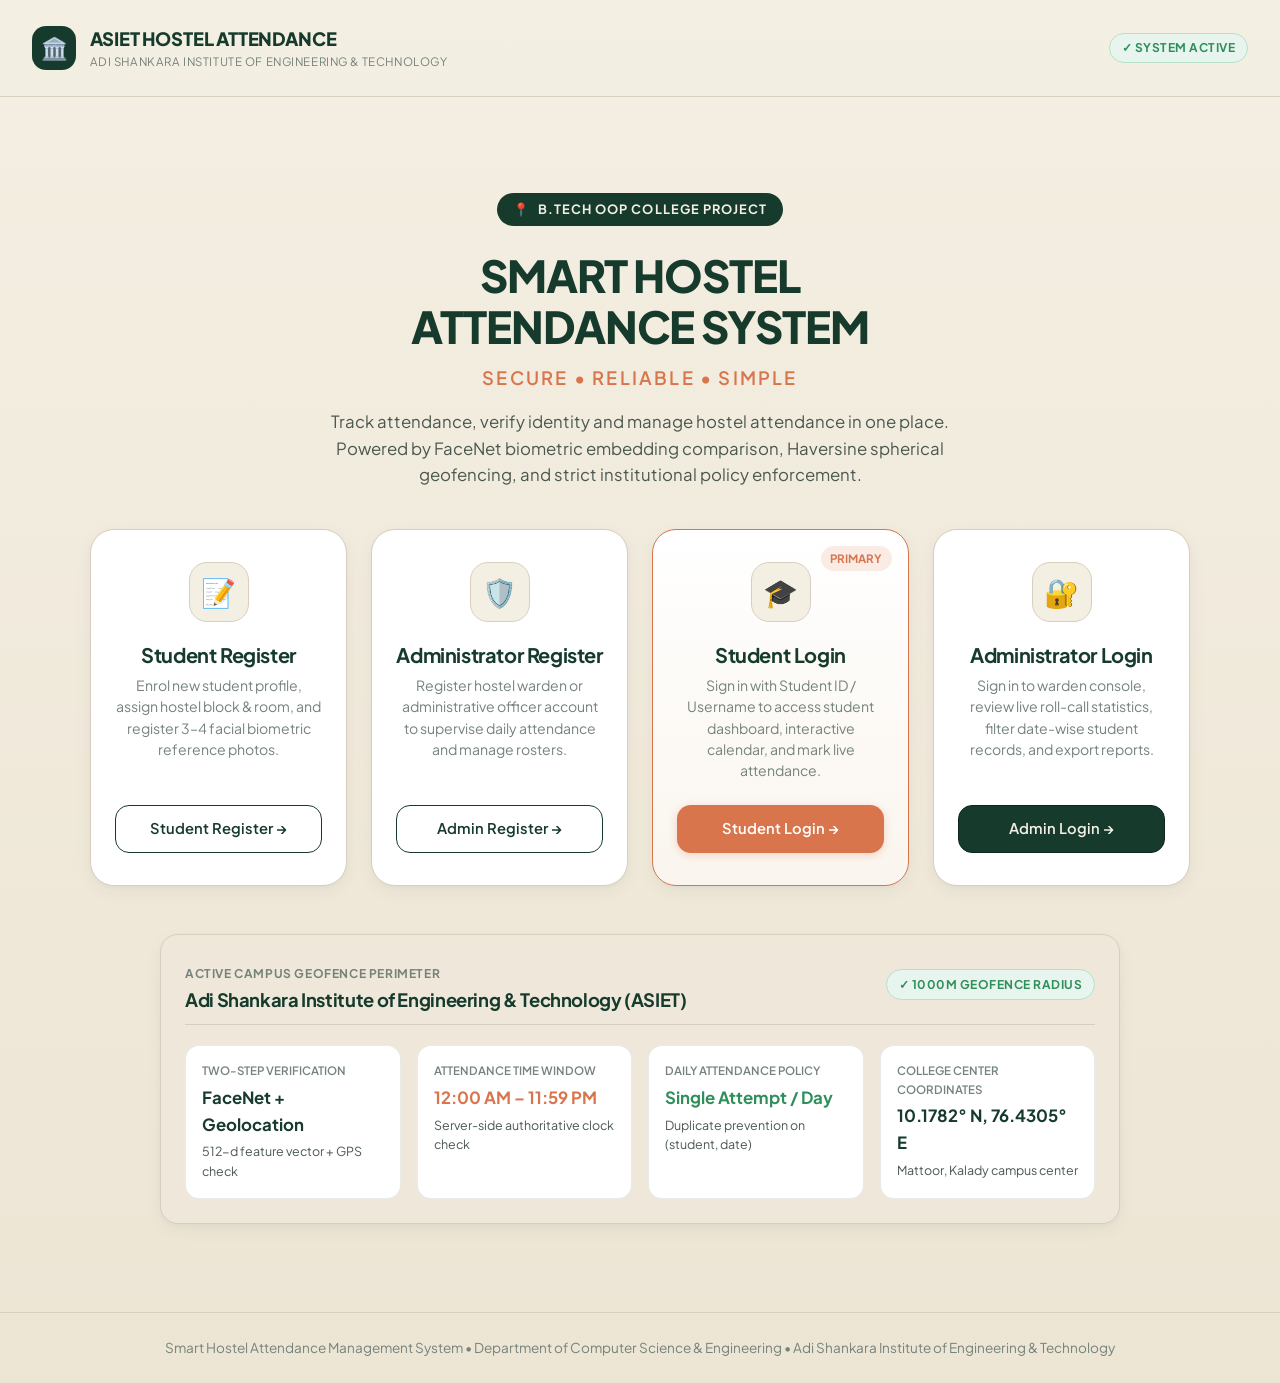
==== commit bf7ee235: "chore: change attendance time window to 12:00 AM - 11:59 PM (full day)" ====
--- a/frontend/index.html
+++ b/frontend/index.html
@@ -114,7 +114,7 @@
 
           <div style="background: var(--bg-surface-card); padding: 1rem; border-radius: var(--radius-md); border: 1px solid var(--border-light);">
             <div style="font-size: 0.72rem; color: var(--text-muted); font-weight: 600; text-transform: uppercase;">Attendance Time Window</div>
-            <div style="font-weight: 700; font-size: 1.05rem; color: var(--color-orange-accent); margin: 0.25rem 0;">09:00 AM – 05:00 PM</div>
+            <div style="font-weight: 700; font-size: 1.05rem; color: var(--color-orange-accent); margin: 0.25rem 0;">12:00 AM – 11:59 PM</div>
             <div style="font-size: 0.78rem; color: var(--text-secondary);">Server-side authoritative clock check</div>
           </div>
 
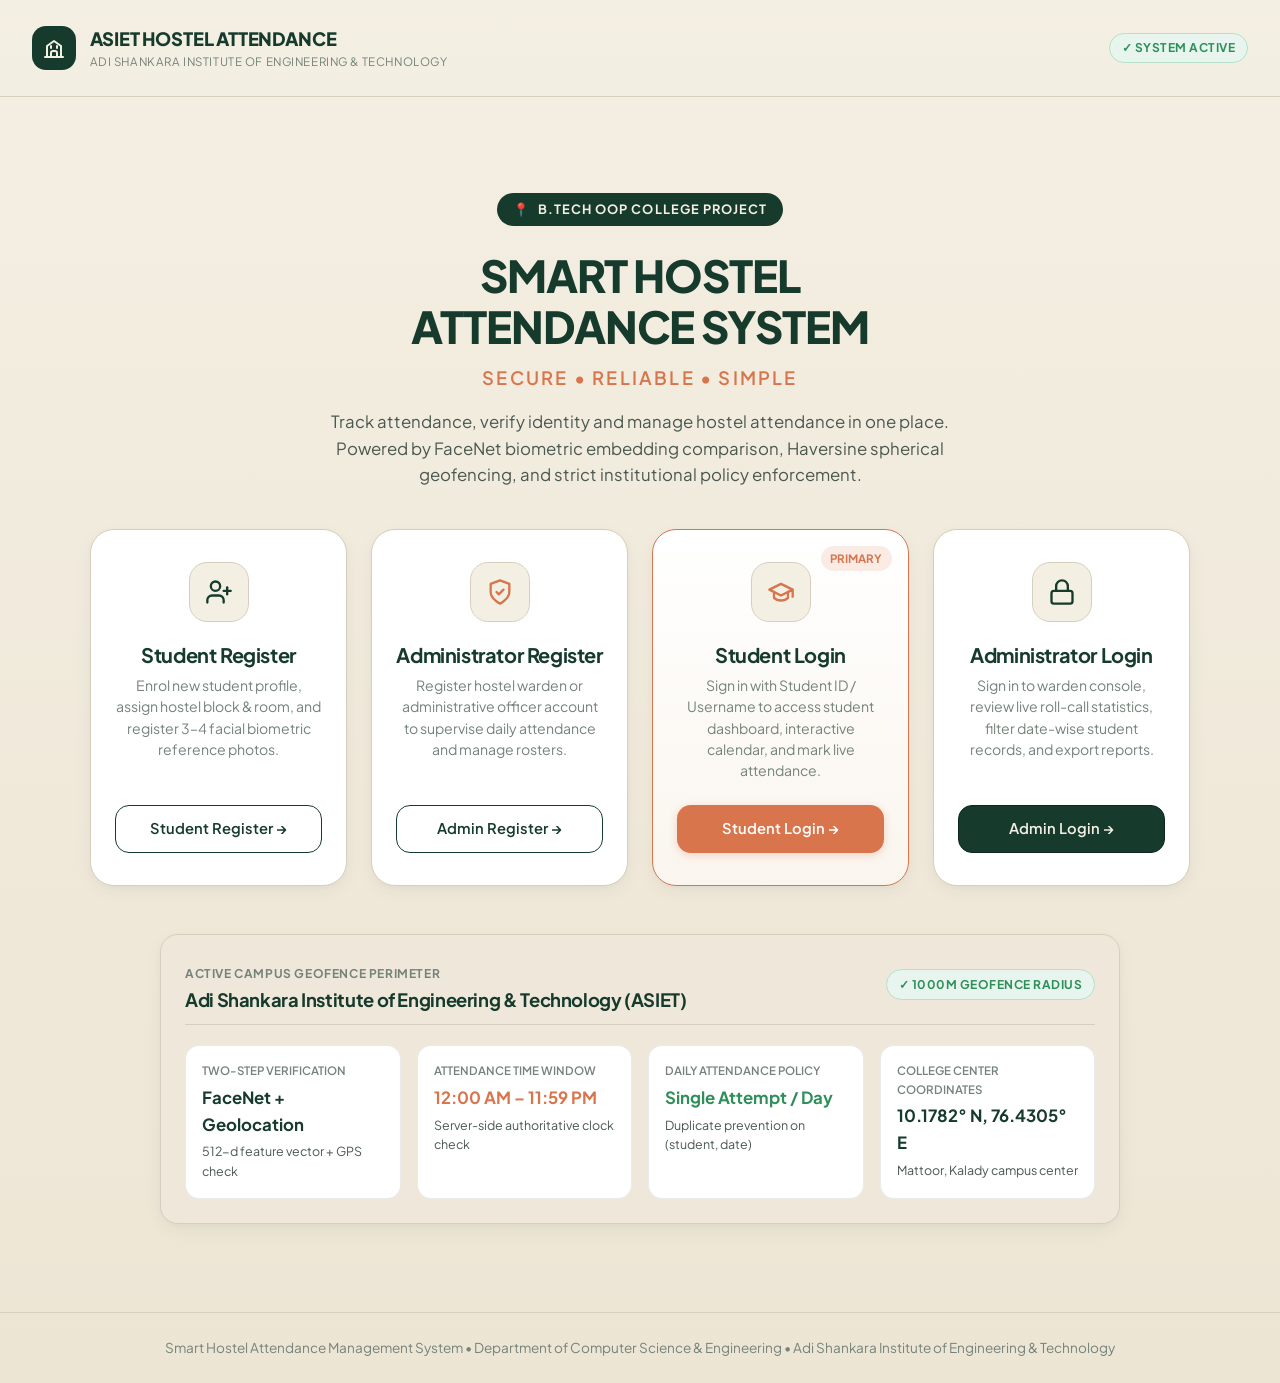
==== commit 706f0c0b: "Ensure registered student full name is displayed on dashboard greeting and profile sidebar" ====
--- a/frontend/index.html
+++ b/frontend/index.html
@@ -11,8 +11,8 @@
   <!-- Minimal Brand Header -->
   <header style="padding: 1.5rem 2rem; display: flex; justify-content: space-between; align-items: center; border-bottom: 1px solid var(--color-beige-border);">
     <div style="display: flex; align-items: center; gap: 0.85rem;">
-      <div style="width: 44px; height: 44px; background: var(--color-forest-green); border-radius: var(--radius-md); display: flex; align-items: center; justify-content: center; font-size: 1.35rem; color: var(--color-warm-cream);">
-        🏛️
+      <div style="width: 44px; height: 44px; background: var(--color-forest-green); border-radius: var(--radius-md); display: flex; align-items: center; justify-content: center; color: var(--color-warm-cream);">
+        <svg width="24" height="24" viewBox="0 0 24 24" fill="none" stroke="currentColor" stroke-width="2" stroke-linecap="round" stroke-linejoin="round"><path d="M3 21h18"/><path d="M5 21V10l7-5 7 5v11"/><path d="M9 21v-4a2 2 0 0 1 2-2h2a2 2 0 0 1 2 2v4"/><line x1="9" y1="10" x2="9" y2="12"/><line x1="15" y1="10" x2="15" y2="12"/></svg>
       </div>
       <div>
         <div style="font-weight: 800; font-size: 1.15rem; color: var(--color-forest-green); letter-spacing: -0.01em;">ASIET HOSTEL ATTENDANCE</div>
@@ -48,7 +48,9 @@
         <!-- 1. Student Register -->
         <div class="landing-option-card">
           <div>
-            <div class="option-icon" style="color: var(--color-forest-green);">📝</div>
+            <div class="option-icon" style="color: var(--color-forest-green);">
+              <svg width="28" height="28" viewBox="0 0 24 24" fill="none" stroke="currentColor" stroke-width="2" stroke-linecap="round" stroke-linejoin="round"><path d="M16 21v-2a4 4 0 0 0-4-4H6a4 4 0 0 0-4 4v2"/><circle cx="9" cy="7" r="4"/><line x1="19" y1="8" x2="19" y2="14"/><line x1="22" y1="11" x2="16" y2="11"/></svg>
+            </div>
             <h3 class="option-title">Student Register</h3>
             <p class="option-desc">Enrol new student profile, assign hostel block & room, and register 3–4 facial biometric reference photos.</p>
           </div>
@@ -60,7 +62,9 @@
         <!-- 2. Administrator Register -->
         <div class="landing-option-card">
           <div>
-            <div class="option-icon" style="color: var(--color-orange-accent);">🛡️</div>
+            <div class="option-icon" style="color: var(--color-orange-accent);">
+              <svg width="28" height="28" viewBox="0 0 24 24" fill="none" stroke="currentColor" stroke-width="2" stroke-linecap="round" stroke-linejoin="round"><path d="M12 22s8-4 8-10V5l-8-3-8 3v7c0 6 8 10 8 10z"/><path d="m9 12 2 2 4-4"/></svg>
+            </div>
             <h3 class="option-title">Administrator Register</h3>
             <p class="option-desc">Register hostel warden or administrative officer account to supervise daily attendance and manage rosters.</p>
           </div>
@@ -73,7 +77,9 @@
         <div class="landing-option-card highlight">
           <span class="card-badge" style="background: var(--color-orange-subtle); color: var(--color-orange-accent);">PRIMARY</span>
           <div>
-            <div class="option-icon" style="color: var(--color-orange-accent);">🎓</div>
+            <div class="option-icon" style="color: var(--color-orange-accent);">
+              <svg width="28" height="28" viewBox="0 0 24 24" fill="none" stroke="currentColor" stroke-width="2" stroke-linecap="round" stroke-linejoin="round"><path d="M22 10v6M2 10l10-5 10 5-10 5z"/><path d="M6 12v5c3 3 9 3 12 0v-5"/></svg>
+            </div>
             <h3 class="option-title">Student Login</h3>
             <p class="option-desc">Sign in with Student ID / Username to access student dashboard, interactive calendar, and mark live attendance.</p>
           </div>
@@ -85,7 +91,9 @@
         <!-- 4. Administrator Login -->
         <div class="landing-option-card">
           <div>
-            <div class="option-icon" style="color: var(--color-forest-green);">🔐</div>
+            <div class="option-icon" style="color: var(--color-forest-green);">
+              <svg width="28" height="28" viewBox="0 0 24 24" fill="none" stroke="currentColor" stroke-width="2" stroke-linecap="round" stroke-linejoin="round"><rect x="3" y="11" width="18" height="11" rx="2" ry="2"/><path d="M7 11V7a5 5 0 0 1 10 0v4"/></svg>
+            </div>
             <h3 class="option-title">Administrator Login</h3>
             <p class="option-desc">Sign in to warden console, review live roll-call statistics, filter date-wise student records, and export reports.</p>
           </div>
--- a/frontend/css/style.css
+++ b/frontend/css/style.css
@@ -411,6 +411,10 @@
   font-size: 1.75rem;
 }
 
+.option-icon svg {
+  display: block;
+}
+
 .option-title {
   font-size: 1.25rem;
   font-weight: 700;
@@ -467,7 +471,29 @@
   display: flex;
   align-items: center;
   justify-content: center;
-  font-size: 1.25rem;
+  color: var(--color-warm-cream);
+  flex-shrink: 0;
+}
+
+.sidebar-logo-icon svg {
+  display: block;
+}
+
+.brand-icon {
+  width: 38px;
+  height: 38px;
+  background: var(--color-forest-green-light);
+  border: 1px solid rgba(255, 255, 255, 0.15);
+  border-radius: var(--radius-md);
+  display: flex;
+  align-items: center;
+  justify-content: center;
+  color: var(--color-warm-cream);
+  flex-shrink: 0;
+}
+
+.brand-icon svg {
+  display: block;
 }
 
 .sidebar-brand-name {
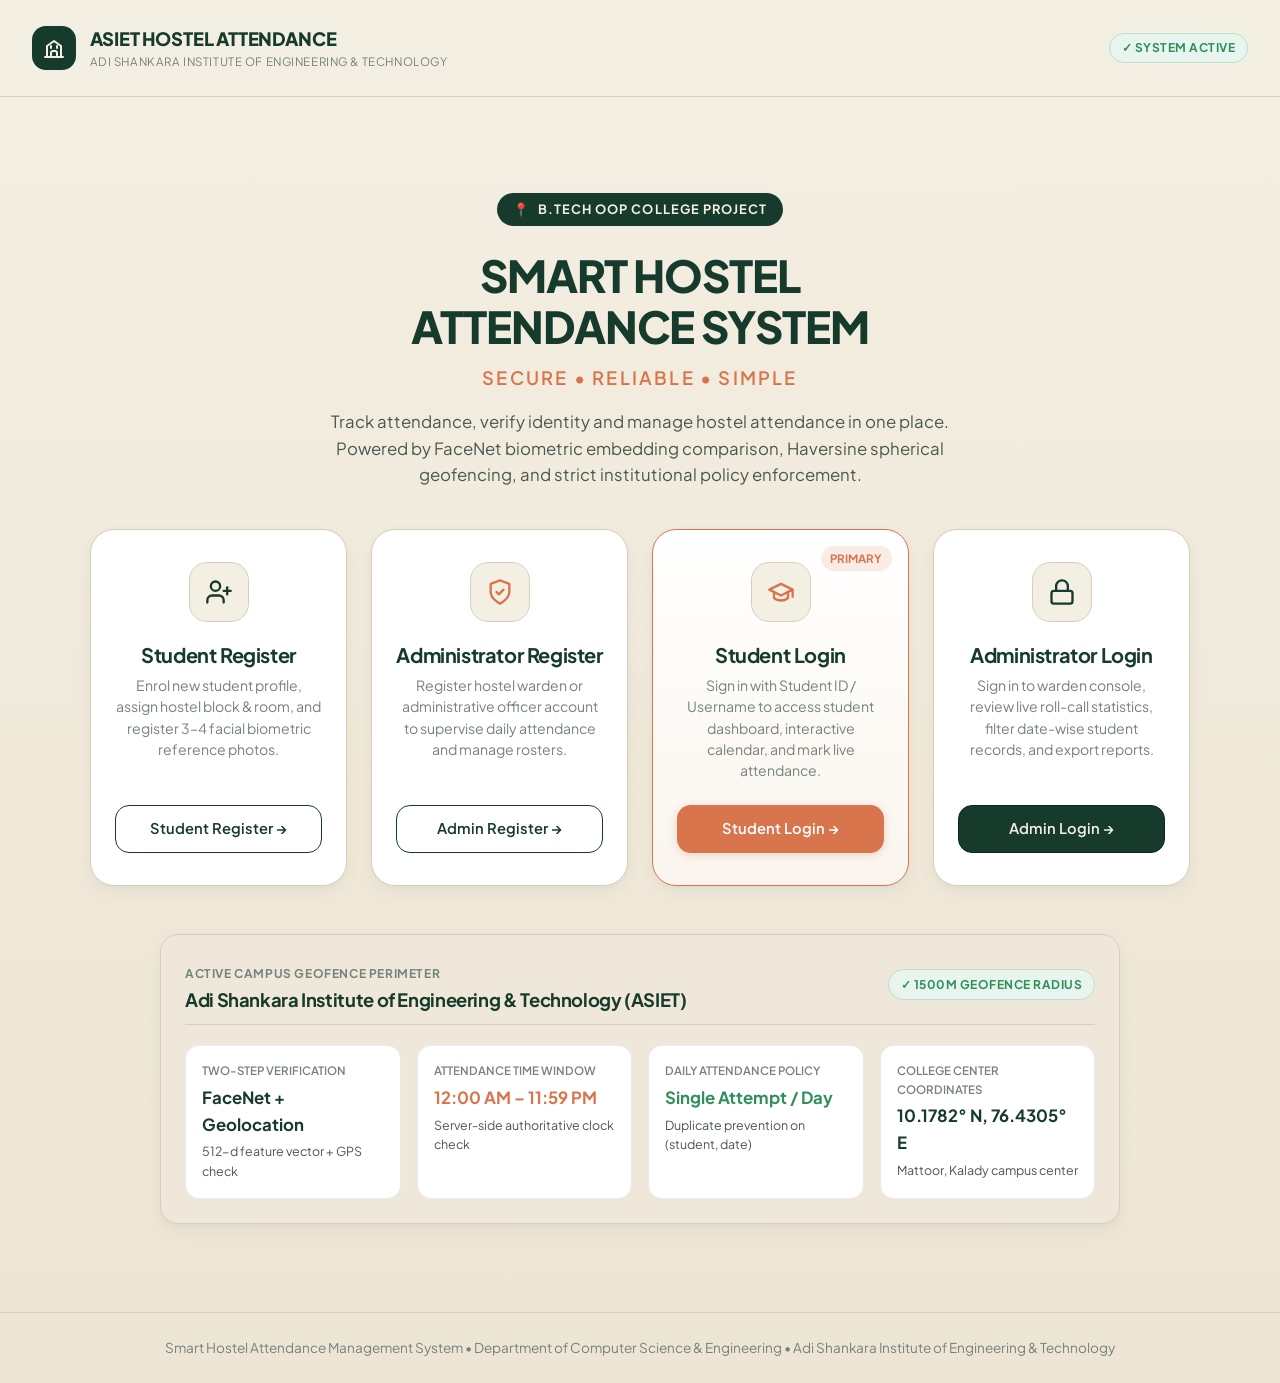
==== commit 85bebe7f: "Update geolocation geofence radius to 1500m" ====
--- a/frontend/index.html
+++ b/frontend/index.html
@@ -110,7 +110,7 @@
             <span style="font-size: 0.75rem; text-transform: uppercase; font-weight: 700; color: var(--text-muted); letter-spacing: 0.05em;">Active Campus Geofence Perimeter</span>
             <h4 style="font-size: 1.15rem; color: var(--color-forest-green); margin-top: 0.2rem;">Adi Shankara Institute of Engineering & Technology (ASIET)</h4>
           </div>
-          <span class="badge badge-present">✓ 1000m GEOFENCE RADIUS</span>
+          <span class="badge badge-present">✓ 1500m GEOFENCE RADIUS</span>
         </div>
 
         <div style="display: grid; grid-template-columns: repeat(auto-fit, minmax(200px, 1fr)); gap: 1rem;">
